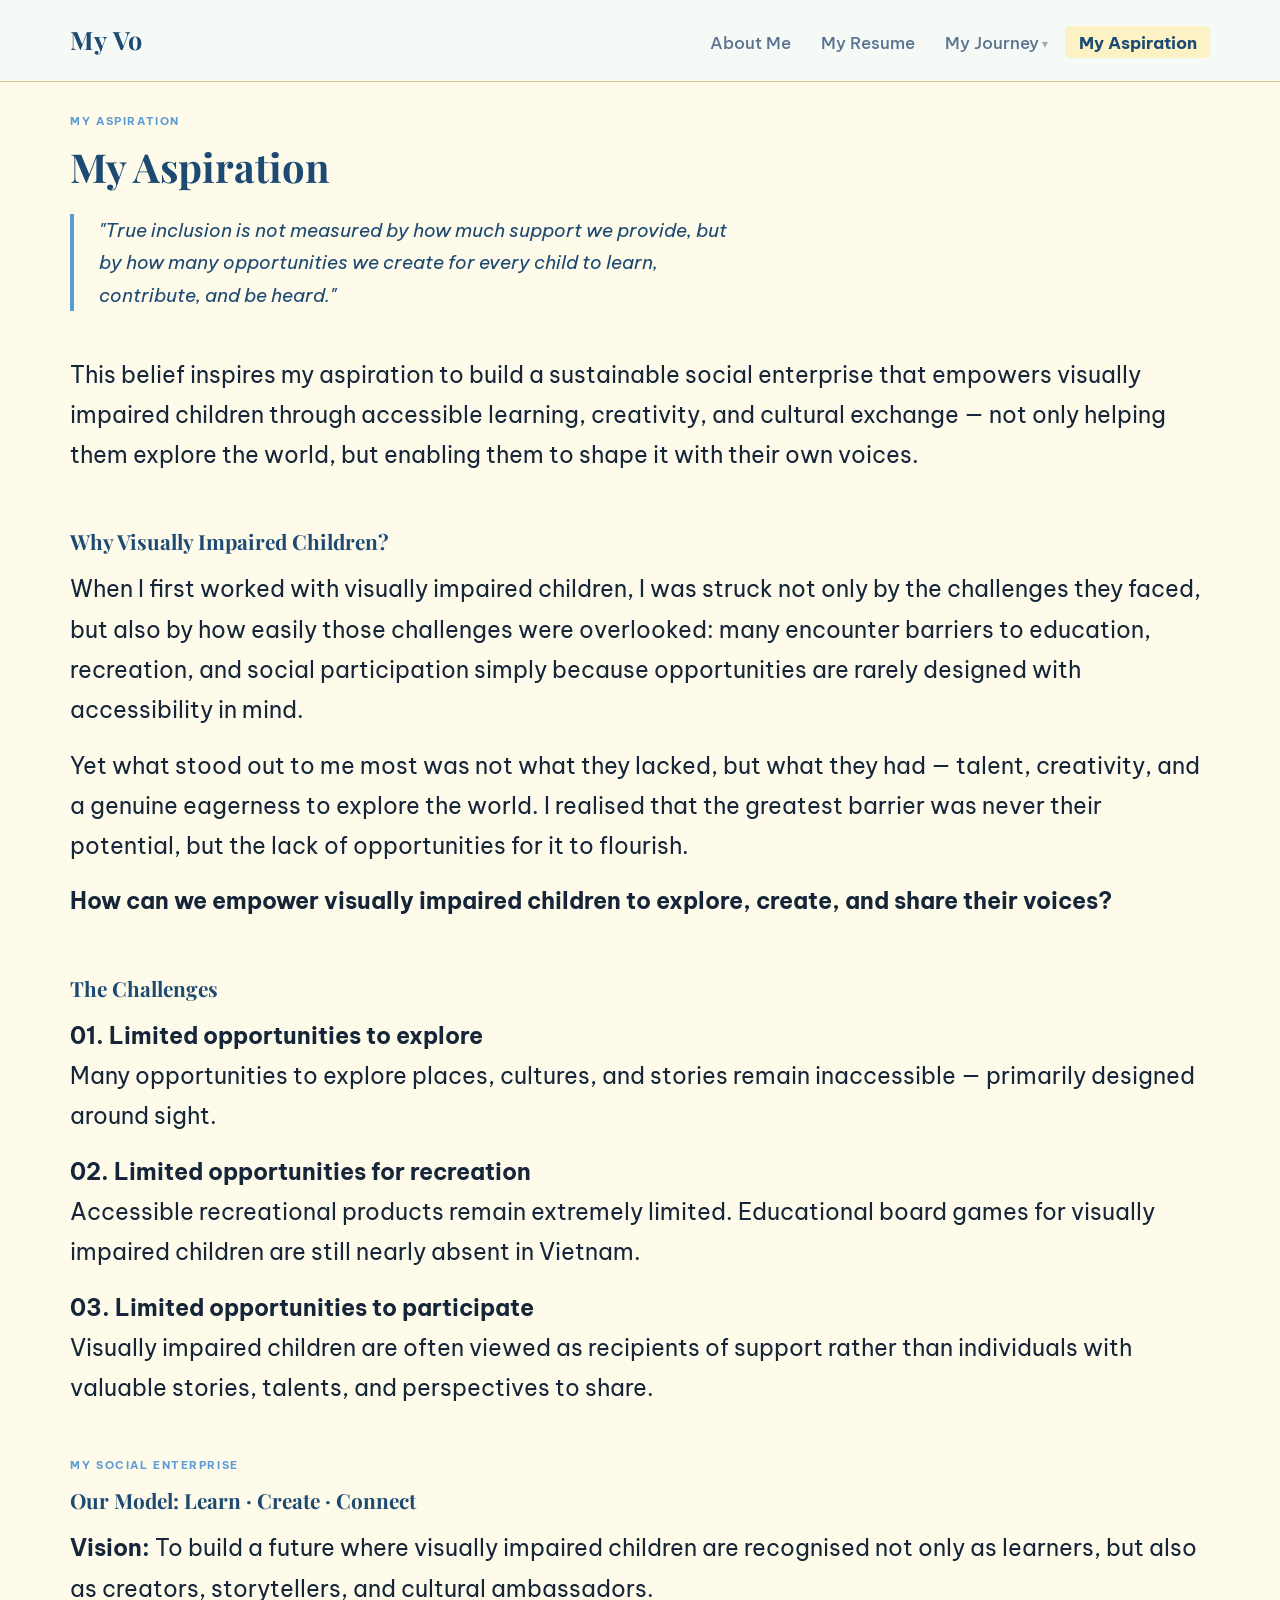
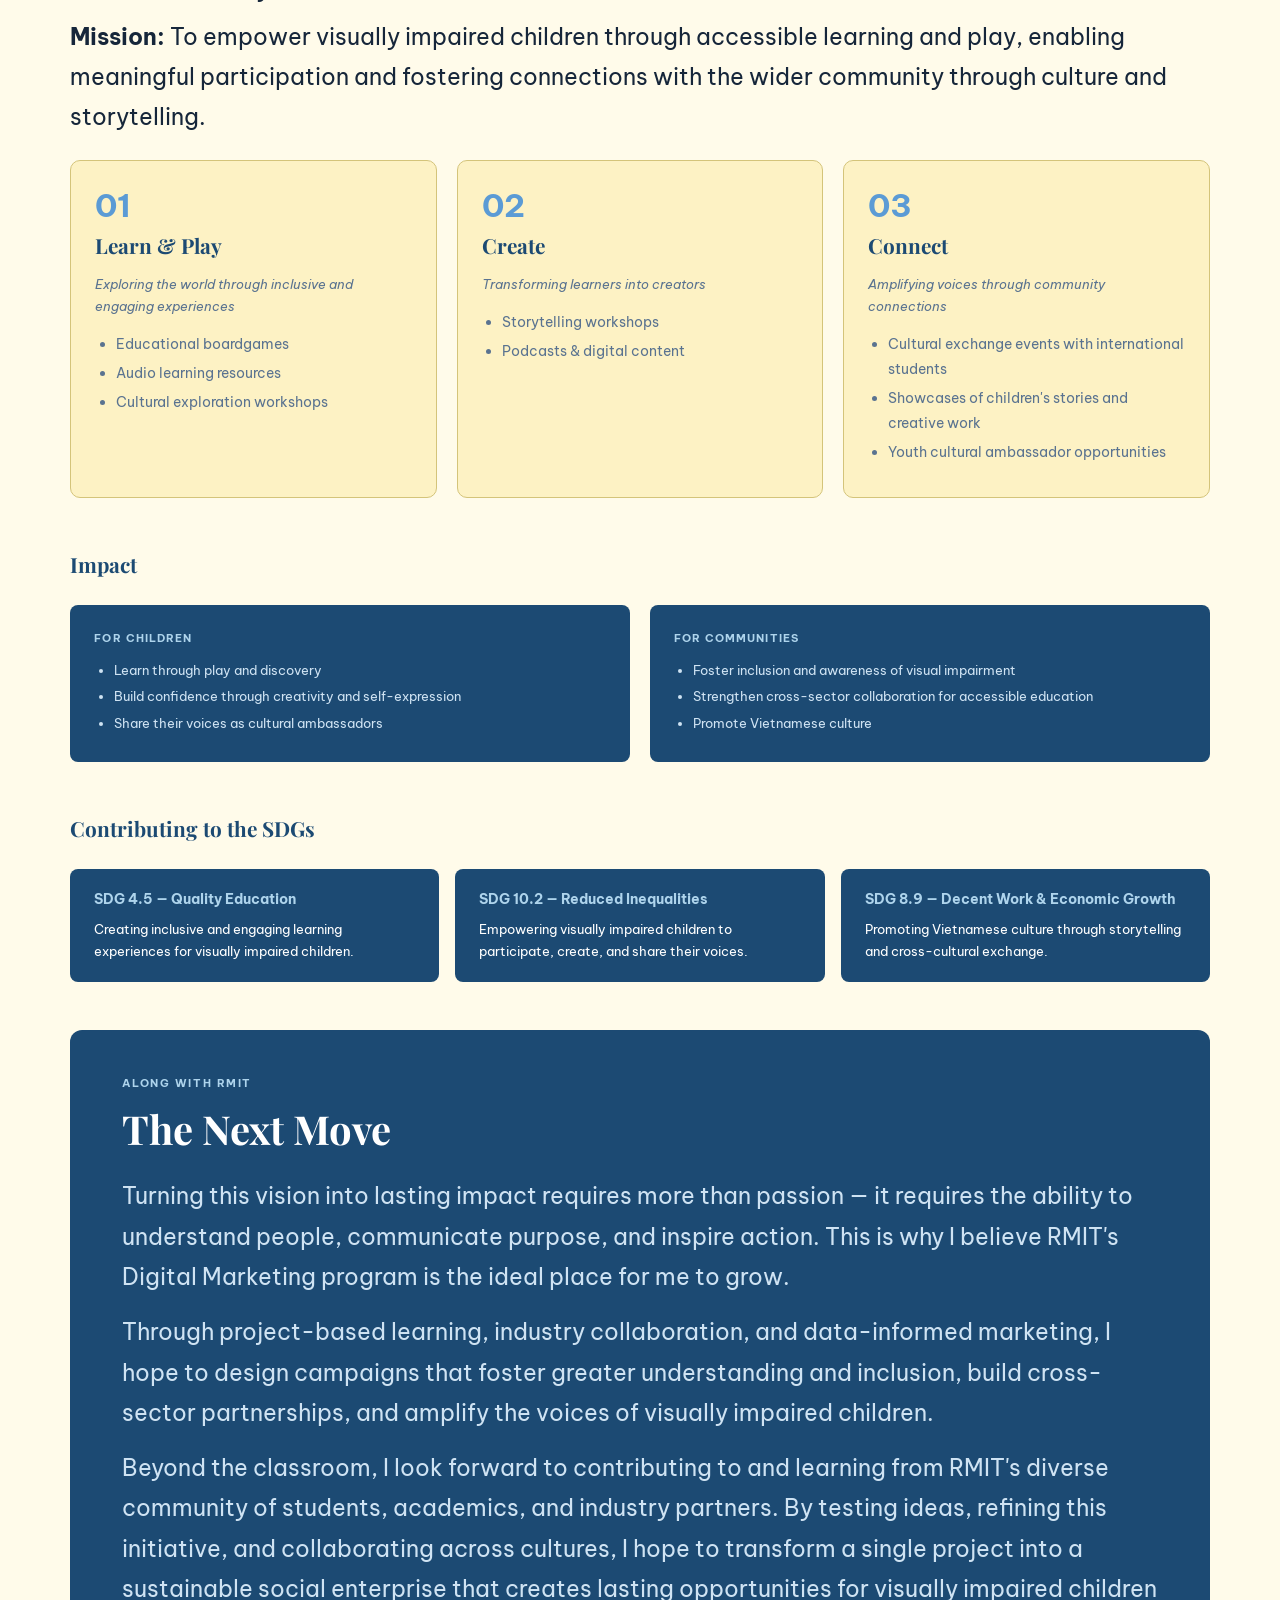
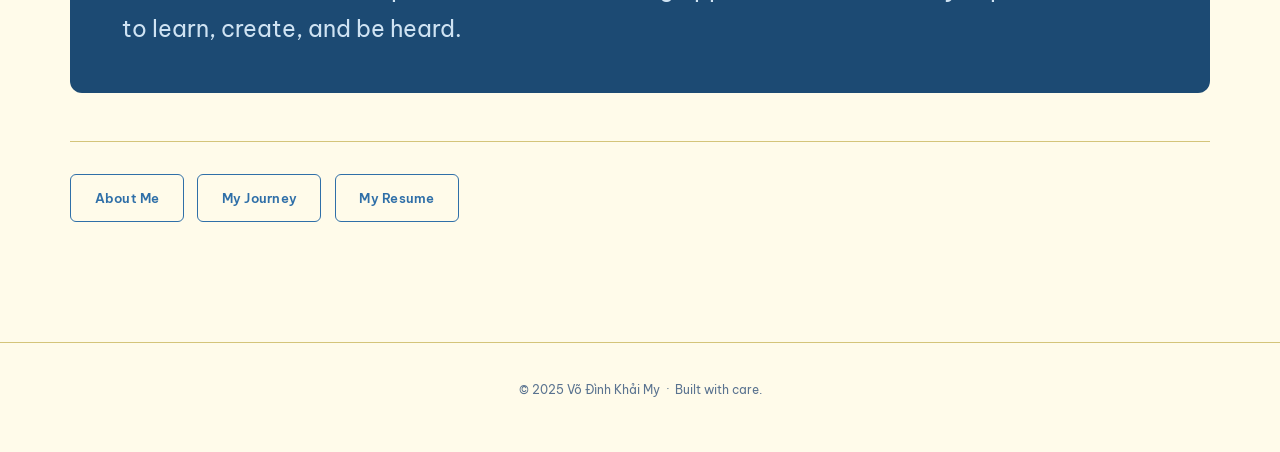
==== aspiration.html @ 81fee00a "Second commit halfway done in edit" ====
<!DOCTYPE html>
<html lang="en">
<head>
  <meta charset="UTF-8">
  <meta name="viewport" content="width=device-width, initial-scale=1.0">
  <title>My Vo — My Aspiration</title>
  <link rel="preconnect" href="https://fonts.googleapis.com">
  <link href="https://fonts.googleapis.com/css2?family=Be+Vietnam+Pro:ital,wght@0,300;0,400;0,500;0,600;0,700;0,800;1,300;1,400;1,500;1,600&family=Playfair+Display:ital,wght@0,400;0,600;0,700;1,400;1,600&display=swap" rel="stylesheet">
  <link rel="stylesheet" href="style.css">
</head>
<body>

<nav>
  <div class="nav-inner">
    <a class="nav-brand" href="index.html">My Vo</a>
    <div class="hamburger" onclick="toggleNav()" aria-label="Menu">
      <span></span><span></span><span></span>
    </div>
    <ul class="nav-links" id="navLinks">
      <li><a href="index.html"                     >About Me</a></li>
      <li><a href="projects.html"                  >My Resume</a></li>
      <li class="nav-dropdown">
        <a href="journey.html">My Journey</a>
        <ul class="dropdown-menu">
          <li><a href="pawn.html">♟ Pawn · Academic</a></li>
          <li><a href="knight.html">♞ Knight · Research</a></li>
          <li><a href="queen.html">♛ Queen · Impact</a></li>
          <li><a href="rook.html">♜ Rook · Leadership</a></li>
          <li><a href="bishop.html">♝ Bishop · Communication</a></li>
        </ul>
      </li>
      <li><a href="aspiration.html"  class="active">My Aspiration</a></li>
    </ul>
  </div>
</nav>

<div class="page">
  <span class="label">My Aspiration</span>
  <h2>My Aspiration</h2>

  <p class="asp-quote">
    "True inclusion is not measured by how much support we provide, but by how many
    opportunities we create for every child to learn, contribute, and be heard."
  </p>

  <p>This belief inspires my aspiration to build a sustainable social enterprise that
  empowers visually impaired children through accessible learning, creativity, and
  cultural exchange — not only helping them explore the world, but enabling them to
  shape it with their own voices.</p>

  <div class="story-block" style="margin-top:3rem;">
    <h3>Why Visually Impaired Children?</h3>
    <p>When I first worked with visually impaired children, I was struck not only by the
    challenges they faced, but also by how easily those challenges were overlooked: many
    encounter barriers to education, recreation, and social participation simply because
    opportunities are rarely designed with accessibility in mind.</p>
    <p>Yet what stood out to me most was not what they lacked, but what they had — talent,
    creativity, and a genuine eagerness to explore the world. I realised that the greatest
    barrier was never their potential, but the lack of opportunities for it to flourish.</p>
    <p><strong>How can we empower visually impaired children to explore, create, and share
    their voices?</strong></p>
  </div>

  <div class="story-block">
    <h3>The Challenges</h3>
    <p><strong>01. Limited opportunities to explore</strong><br>
    Many opportunities to explore places, cultures, and stories remain inaccessible —
    primarily designed around sight.</p>
    <p><strong>02. Limited opportunities for recreation</strong><br>
    Accessible recreational products remain extremely limited. Educational board games for
    visually impaired children are still nearly absent in Vietnam.</p>
    <p><strong>03. Limited opportunities to participate</strong><br>
    Visually impaired children are often viewed as recipients of support rather than
    individuals with valuable stories, talents, and perspectives to share.</p>
  </div>

  <div class="story-block">
    <span class="label">My Social Enterprise</span>
    <h3>Our Model: Learn · Create · Connect</h3>
    <p style="margin-bottom:.5rem;"><strong>Vision:</strong> To build a future where visually
    impaired children are recognised not only as learners, but also as creators,
    storytellers, and cultural ambassadors.</p>
    <p><strong>Mission:</strong> To empower visually impaired children through accessible
    learning and play, enabling meaningful participation and fostering connections with the
    wider community through culture and storytelling.</p>

    <div class="model-cards">
      <div class="model-card">
        <div class="model-num">01</div>
        <h3>Learn &amp; Play</h3>
        <p class="model-sub">Exploring the world through inclusive and engaging experiences</p>
        <ul class="bullets">
          <li>Educational boardgames</li>
          <li>Audio learning resources</li>
          <li>Cultural exploration workshops</li>
        </ul>
      </div>
      <div class="model-card">
        <div class="model-num">02</div>
        <h3>Create</h3>
        <p class="model-sub">Transforming learners into creators</p>
        <ul class="bullets">
          <li>Storytelling workshops</li>
          <li>Podcasts &amp; digital content</li>
        </ul>
      </div>
      <div class="model-card">
        <div class="model-num">03</div>
        <h3>Connect</h3>
        <p class="model-sub">Amplifying voices through community connections</p>
        <ul class="bullets">
          <li>Cultural exchange events with international students</li>
          <li>Showcases of children's stories and creative work</li>
          <li>Youth cultural ambassador opportunities</li>
        </ul>
      </div>
    </div>
  </div>

  <div class="story-block">
    <h3>Impact</h3>
    <div class="impact-grid">
      <div class="impact-card">
        <h4>For Children</h4>
        <ul>
          <li>Learn through play and discovery</li>
          <li>Build confidence through creativity and self-expression</li>
          <li>Share their voices as cultural ambassadors</li>
        </ul>
      </div>
      <div class="impact-card">
        <h4>For Communities</h4>
        <ul>
          <li>Foster inclusion and awareness of visual impairment</li>
          <li>Strengthen cross-sector collaboration for accessible education</li>
          <li>Promote Vietnamese culture</li>
        </ul>
      </div>
    </div>
  </div>

  <div class="story-block">
    <h3>Contributing to the SDGs</h3>
    <div class="sdg-row">
      <div class="sdg-card">
        <strong>SDG 4.5 — Quality Education</strong>
        Creating inclusive and engaging learning experiences for visually impaired children.
      </div>
      <div class="sdg-card">
        <strong>SDG 10.2 — Reduced Inequalities</strong>
        Empowering visually impaired children to participate, create, and share their voices.
      </div>
      <div class="sdg-card">
        <strong>SDG 8.9 — Decent Work &amp; Economic Growth</strong>
        Promoting Vietnamese culture through storytelling and cross-cultural exchange.
      </div>
    </div>
  </div>

  <div class="rmit-box">
    <span class="label">Along with RMIT</span>
    <h2>The Next Move</h2>
    <p>Turning this vision into lasting impact requires more than passion — it requires
    the ability to understand people, communicate purpose, and inspire action. This is why
    I believe RMIT's Digital Marketing program is the ideal place for me to grow.</p>
    <p>Through project-based learning, industry collaboration, and data-informed marketing,
    I hope to design campaigns that foster greater understanding and inclusion, build
    cross-sector partnerships, and amplify the voices of visually impaired children.</p>
    <p>Beyond the classroom, I look forward to contributing to and learning from RMIT's
    diverse community of students, academics, and industry partners. By testing ideas,
    refining this initiative, and collaborating across cultures, I hope to transform a
    single project into a sustainable social enterprise that creates lasting opportunities
    for visually impaired children to learn, create, and be heard.</p>
  </div>

  <div style="margin-top:3rem; padding-top:2rem; border-top:1px solid var(--border);">
    <div class="btn-row">
      <a href="index.html"   class="btn btn-outline">About Me</a>
      <a href="journey.html" class="btn btn-outline">My Journey</a>
      <a href="projects.html" class="btn btn-outline">My Resume</a>
    </div>
  </div>
</div>

<footer>
  <p>© 2025 Võ Đình Khải My &nbsp;·&nbsp; Built with care.</p>
</footer>

<script>
  function toggleNav() { document.getElementById('navLinks').classList.toggle('open'); }
</script>
</body>
</html>
---- style.css ----
*, *::before, *::after { box-sizing: border-box; margin: 0; padding: 0; }

:root {
  --green:        #2f6fa8;
  --green-dark:   #1c4a73;
  --green-mid:    #5b9bd5;
  --green-light:  #aed4ec;
  --bg:           #fffbea;
  --bg-dark:      #fdf2c4;
  --text:         #16263a;
  --muted:        #5a7390;
  --border:       #d4c47a;
  --white:        #ffffff;
}

html { scroll-behavior: smooth; }

body {
  font-family: 'Be Vietnam Pro', sans-serif;
  font-size: 23px;
  background: var(--bg);
  color: var(--text);
  line-height: 1.75;
}

/* ── NAV ─────────────────────────────────────────────── */
nav {
  position: fixed; top: 0; left: 0; right: 0;
  z-index: 100;
  background: rgba(245,250,247,.97);
  backdrop-filter: blur(10px);
  border-bottom: 1px solid var(--border);
  height: 82px;
}

.nav-inner {
  max-width: 1320px;
  margin: 0 auto;
  padding: 0 4.4rem;
  height: 100%;
  display: flex;
  align-items: center;
  justify-content: space-between;
}

.nav-brand {
  font-family: 'Playfair Display', serif;
  font-size: 1.58rem;
  font-weight: 700;
  color: var(--green-dark);
  text-decoration: none;
  letter-spacing: .03em;
  flex-shrink: 0;
}

.nav-links {
  display: flex;
  align-items: center;
  gap: .25rem;
  list-style: none;
}

.nav-links a {
  text-decoration: none;
  color: var(--muted);
  font-size: 1.06rem;
  font-weight: 500;
  padding: .36rem .82rem;
  border-radius: 5px;
  transition: color .2s, background .2s;
}

.nav-links a:hover       { color: var(--green-dark); background: var(--bg-dark); }
.nav-links a.active      { color: var(--green-dark); font-weight: 700; background: var(--bg-dark); }

.nav-links .nav-resume {
  background: var(--green);
  color: var(--white) !important;
  font-weight: 600;
}
.nav-links .nav-resume:hover { background: var(--green-dark); }

.hamburger { display: none; flex-direction: column; gap: 5px; cursor: pointer; }
.hamburger span { display: block; width: 22px; height: 2px; background: var(--green-dark); border-radius: 2px; }

/* ── NAV DROPDOWN ─────────────────────────────────────── */
.nav-dropdown { position: relative; }
.nav-dropdown > a::after { content: ' ▾'; font-size: .7em; opacity: .6; }
.dropdown-menu {
  display: none;
  position: absolute;
  top: calc(100% + .5rem);
  left: 0;
  background: var(--white);
  border: 1px solid var(--border);
  border-radius: 8px;
  padding: .4rem 0;
  list-style: none;
  min-width: 230px;
  box-shadow: 0 8px 28px rgba(22,38,58,.13);
  z-index: 200;
}
.nav-dropdown:hover .dropdown-menu { display: block; }
.dropdown-menu li a {
  display: block;
  padding: .55rem 1.1rem;
  font-size: 1.06rem;
  font-weight: 500;
  color: var(--text);
  text-decoration: none;
  transition: background .15s, color .15s;
  border-radius: 0;
}
.dropdown-menu li a:hover { background: var(--bg-dark); color: var(--green-dark); }

/* ── PAGE WRAPPER ─────────────────────────────────────── */
.page {
  max-width: 1320px;
  margin: 0 auto;
  padding: 7rem 4.4rem 5.5rem;
}

/* ── TYPOGRAPHY ───────────────────────────────────────── */
.label {
  font-size: .7rem;
  letter-spacing: .14em;
  text-transform: uppercase;
  font-weight: 700;
  color: var(--green-mid);
  margin-bottom: .65rem;
  display: block;
}

h1 {
  font-family: 'Playfair Display', serif;
  font-size: clamp(3rem, 7vw, 5.5rem);
  color: var(--green-dark);
  line-height: 1.05;
}

h2 {
  font-family: 'Playfair Display', serif;
  font-size: clamp(1.8rem, 3.5vw, 2.5rem);
  color: var(--green-dark);
  line-height: 1.25;
  margin-bottom: 1.4rem;
}

h3 {
  font-family: 'Playfair Display', serif;
  font-size: 1.3rem;
  color: var(--green-dark);
  margin-bottom: .6rem;
}

p { margin-bottom: .95rem; }

/* ── BUTTONS ──────────────────────────────────────────── */
.btn {
  display: inline-block;
  padding: .7rem 1.45rem;
  border-radius: 6px;
  font-size: .82rem;
  font-weight: 600;
  text-decoration: none;
  transition: all .2s;
  letter-spacing: .02em;
}
.btn-primary { background: var(--green); color: var(--white); }
.btn-primary:hover { background: var(--green-dark); }
.btn-outline { border: 1.5px solid var(--green); color: var(--green); }
.btn-outline:hover { background: var(--green); color: var(--white); }
.btn-accent  { background: var(--green-mid); color: var(--white); }
.btn-accent:hover { background: var(--green); }
.btn-row { display: flex; flex-wrap: wrap; gap: .85rem; }

/* ── SHARED COMPONENTS ────────────────────────────────── */
blockquote {
  background: var(--bg-dark);
  border-left: 4px solid var(--green-mid);
  padding: 1.5rem 2rem;
  border-radius: 0 8px 8px 0;
  margin: 1.75rem 0;
}
blockquote p    { font-style: italic; font-size: .93rem; color: var(--text); margin-bottom: .7rem; }
blockquote cite { font-size: .8rem; color: var(--green); font-style: normal; font-weight: 600; }

ul.bullets { list-style: disc; padding-left: 1.3rem; color: var(--muted); }
ul.bullets li { font-size: .9rem; margin-bottom: .22rem; }

.story-block { margin-bottom: 3rem; }
.story-block .label { margin-bottom: .4rem; }

/* ── ABOUT ME ─────────────────────────────────────────── */
.hero {
  min-height: calc(100vh - 82px);
  display: flex;
  flex-direction: column;
  justify-content: center;
}

.hero-eyebrow {
  font-size: .78rem;
  letter-spacing: .16em;
  text-transform: uppercase;
  color: var(--green-mid);
  font-weight: 600;
  margin-bottom: 1.1rem;
}

.hero-belief {
  font-size: 1.1rem;
  color: var(--muted);
  max-width: 600px;
  font-style: italic;
  margin: 1.4rem 0 2rem;
  line-height: 1.8;
}

.traits { display: flex; flex-wrap: wrap; gap: .85rem; margin-bottom: 2.25rem; }

.trait {
  display: flex; align-items: center; gap: .48rem;
  background: var(--bg-dark);
  border: 1px solid var(--border);
  border-radius: 6px;
  padding: .45rem 1rem;
  font-size: .82rem;
  font-weight: 500;
  color: var(--green-dark);
}
.trait-icon { font-size: 1rem; }

.hero-hook {
  border-left: 3px solid var(--green-mid);
  padding: .1rem 0 .1rem 1.5rem;
  font-family: 'Be Vietnam Pro', sans-serif;
  font-size: 1.2rem;
  font-style: italic;
  color: var(--green-dark);
  max-width: 560px;
  line-height: 1.62;
  margin-bottom: 2.75rem;
}

.hero-photo {
  width: 100%; max-width: 780px;
  aspect-ratio: 16/9;
  background: var(--bg-dark);
  border: 2px dashed var(--border);
  border-radius: 10px;
  display: flex; align-items: center; justify-content: center;
  color: var(--muted); font-size: .85rem;
  margin-bottom: 2.75rem;
  overflow: hidden;
}
.hero-photo img { width: 100%; height: 100%; object-fit: cover; border-radius: 8px; }

/* ── JOURNEY ──────────────────────────────────────────── */
.story-intro {
  font-size: 1.1rem;
  font-style: italic;
  color: var(--muted);
  max-width: 600px;
  margin-bottom: 2.75rem;
  line-height: 1.8;
}

.photos-strip { display: grid; grid-template-columns: repeat(3,1fr); gap: 1rem; margin: 1.75rem 0; }

.photo-box {
  aspect-ratio: 4/3;
  background: var(--bg-dark);
  border: 2px dashed var(--border);
  border-radius: 6px;
  display: flex; align-items: center; justify-content: center;
  color: var(--muted); font-size: .7rem; text-align: center;
  overflow: hidden;
}
.photo-box img { width: 100%; height: 100%; object-fit: cover; }

.pieces-grid { display: grid; grid-template-columns: repeat(5,1fr); gap: 1rem; margin-top: 1.6rem; }

.piece-card {
  background: var(--green-dark);
  color: var(--white);
  border-radius: 8px;
  padding: 1.5rem .8rem;
  text-align: center;
  transition: transform .2s, box-shadow .2s;
}
.piece-card:hover { transform: translateY(-4px); box-shadow: 0 8px 24px rgba(30,84,54,.25); }
.piece-symbol { font-size: 2rem; display: block; margin-bottom: .35rem; }
.piece-name   { font-size: .58rem; letter-spacing: .13em; text-transform: uppercase; color: var(--green-light); font-weight: 700; display: block; margin-bottom: .18rem; }
.piece-trait  { font-family: 'Be Vietnam Pro', sans-serif; font-size: .9rem; }

/* ── PROJECTS / RESUME ────────────────────────────────── */
.project-cards { display: grid; grid-template-columns: repeat(auto-fit, minmax(300px,1fr)); gap: 1.4rem; margin-bottom: 3.25rem; }

.project-card {
  border: 1.5px solid var(--border);
  border-radius: 10px;
  padding: 1.75rem;
  background: var(--white);
  transition: box-shadow .2s;
}
.project-card:hover { box-shadow: 0 4px 22px rgba(46,125,82,.1); }

.project-tag {
  display: inline-block;
  font-size: .65rem; letter-spacing: .1em; text-transform: uppercase;
  font-weight: 700; color: var(--green);
  background: #e9f2fa; border: 1px solid var(--green-light);
  border-radius: 4px; padding: .18rem .52rem;
  margin-bottom: .85rem;
}

.resume-section { margin-bottom: 2.5rem; padding-bottom: 2.5rem; border-bottom: 1px solid var(--border); }
.resume-section:last-child { border-bottom: none; }

.resume-title {
  font-family: 'Playfair Display', serif;
  font-size: clamp(2rem, 3.8vw, 2.67rem);
  font-weight: 700;
  color: var(--green-dark);
  padding-bottom: .55rem;
  border-bottom: 1px solid var(--border);
  margin-bottom: 1.4rem;
  line-height: 1.25;
}

.edu-entry { margin-bottom: 1.4rem; }
.edu-entry:last-child { margin-bottom: 0; }
.edu-school { font-weight: 600; color: var(--green-dark); font-size: .95rem; }
.edu-period  { font-size: .78rem; color: var(--muted); margin-bottom: .42rem; }

.ach-group { margin-bottom: 1.4rem; }
.ach-group:last-child { margin-bottom: 0; }
.ach-group h4 { font-size: .82rem; font-weight: 600; color: var(--green-dark); margin-bottom: .45rem; }

.act-entry { margin-bottom: 1.75rem; padding-bottom: 1.75rem; border-bottom: 1px solid var(--border); }
.act-entry:last-child { border-bottom: none; margin-bottom: 0; padding-bottom: 0; }
.act-meta { display: grid; grid-template-columns: 160px 1fr; gap: .75rem; align-items: start; margin-bottom: .45rem; }
.act-period { font-size: .7rem; color: var(--green); font-weight: 700; letter-spacing: .04em; white-space: nowrap; padding-top: .18rem; }
.act-role { font-weight: 600; color: var(--green-dark); font-size: .92rem; line-height: 1.3; }
.act-org  { font-size: .8rem; color: var(--muted); }

/* ── ASPIRATION ───────────────────────────────────────── */
.asp-quote {
  font-family: 'Be Vietnam Pro', sans-serif;
  font-size: 1.18rem; font-style: italic; color: var(--green-dark);
  border-left: 4px solid var(--green-mid); padding-left: 1.55rem;
  max-width: 680px; line-height: 1.7;
  margin-bottom: 2.75rem;
}

.model-cards { display: grid; grid-template-columns: repeat(auto-fit, minmax(235px,1fr)); gap: 1.2rem; margin: 1.4rem 0 2.75rem; }

.model-card {
  background: var(--bg-dark);
  border: 1px solid var(--border);
  border-radius: 10px;
  padding: 1.75rem 1.5rem;
}
.model-num { font-family: 'Be Vietnam Pro', sans-serif; font-size: 2rem; color: var(--green-mid); font-weight: 700; margin-bottom: .38rem; line-height: 1; }
.model-sub { font-style: italic; font-size: .8rem; color: var(--muted); margin-bottom: .9rem; }

.impact-grid { display: grid; grid-template-columns: 1fr 1fr; gap: 1.2rem; margin: 1.4rem 0 2.75rem; }

.impact-card { background: var(--green-dark); color: var(--white); border-radius: 8px; padding: 1.5rem; }
.impact-card h4 { font-size: .68rem; letter-spacing: .1em; text-transform: uppercase; color: var(--green-light); margin-bottom: .7rem; }
.impact-card ul { list-style: disc; padding-left: 1.2rem; }
.impact-card li { font-size: .82rem; margin-bottom: .22rem; color: #cfe3f3; }

.sdg-row { display: flex; flex-wrap: wrap; gap: 1rem; margin: 1.4rem 0 2.75rem; }
.sdg-card { flex: 1; min-width: 195px; background: var(--green-dark); color: var(--white); border-radius: 8px; padding: 1.2rem 1.5rem; font-size: .8rem; }
.sdg-card strong { display: block; color: var(--green-light); font-size: .85rem; margin-bottom: .38rem; }

.rmit-box { background: var(--green-dark); color: var(--white); border-radius: 12px; padding: 2.75rem 3.25rem; margin-top: 2.75rem; }
.rmit-box .label { color: var(--green-light); }
.rmit-box h2 { color: var(--white); margin-bottom: 1.4rem; }
.rmit-box p  { color: #cfe3f3; margin-bottom: .95rem; }
.rmit-box p:last-child { margin-bottom: 0; }

/* ── PIECES NAV (bottom of journey + sub-pages) ──────── */
.pieces-nav { margin-top: 1rem; padding-top: 3rem; border-top: 1px solid var(--border); }
.pieces-nav .label { margin-bottom: .4rem; }

.pieces-hint {
  font-size: 1rem;
  color: var(--muted);
  font-style: italic;
  margin-bottom: 1.5rem;
  margin-top: -.2rem;
}

/* ── JOURNEY PAGE ─────────────────────────────────────── */
.journey-page > h2        { font-size: 1.3rem; }
.journey-page .story-intro { font-size: 1.1rem; color: var(--text); }
.journey-page .story-block p { font-size: 1.1rem; }

/* ── PAWN PAGE ────────────────────────────────────────── */
.pawn-page .story-block p { font-size: 1.1rem; }
.pawn-page blockquote     { border-radius: 20px; }
.pawn-page blockquote p   { font-size: 1.1rem; }
.pawn-page .story-block .label {
  font-family: 'Playfair Display', serif;
  font-size: 1.3rem;
  font-weight: 700;
  color: var(--green-mid);
  letter-spacing: normal;
  text-transform: none;
}
.pawn-page .stats-row {
  justify-content: center;
  gap: 2rem;
}
.pawn-page .stat-box    { padding: 1.45rem 2.1rem; min-width: 172px; border-radius: 12px; }
.pawn-page .stat-label  { font-size: 1.36rem; }
.pawn-page .stat-value  { font-size: 2.74rem; }
.pawn-page .stat-denom  { font-size: 1.49rem; }

/* ── KNIGHT PAGE ───────────────────────────────────────── */
.knight-page .story-block p { font-size: 1.1rem; }
.knight-page .story-block .label {
  font-family: 'Playfair Display', serif;
  font-size: 1.3rem;
  font-weight: 700;
  color: var(--green-mid);
  letter-spacing: normal;
  text-transform: none;
}
.knight-page blockquote   { border-radius: 20px; }
.knight-page blockquote p { font-size: 1.1rem; }
.knight-page .insight-box { border-radius: 20px; font-size: 1.1rem; }
.knight-page .quote-photo .photo-side { flex: 0 0 270px; }

/* ── JOURNEY PAGE — section label headings ────────────── */
.journey-page .story-block .label,
.journey-page .pieces-nav .label {
  font-family: 'Playfair Display', serif;
  font-size: clamp(calc(2rem - 6px), 3.8vw, calc(2.67rem - 6px));
  font-weight: 700;
  color: var(--green-mid);
  letter-spacing: normal;
  text-transform: none;
}
.journey-page > .label {
  font-family: 'Playfair Display', serif;
  font-size: clamp(calc(2rem + 14px), 3.8vw, calc(2.67rem + 14px));
  font-weight: 700;
  letter-spacing: .05em;
  text-transform: uppercase;
  text-align: center;
}

.quote-photo {
  display: flex;
  gap: 2rem;
  align-items: stretch;
}
.quote-photo blockquote { flex: 1; margin: 0; }
.quote-photo .photo-side {
  flex: 0 0 300px;
  border-radius: 10px;
  overflow: hidden;
  background: var(--bg-dark);
  border: 1px solid var(--border);
  min-height: 100%;
}
.quote-photo .photo-side img { width: 100%; height: 100%; object-fit: cover; display: block; }

.journey-page blockquote cite { font-size: calc(.8rem + 2px); }

a.piece-card {
  text-decoration: none;
  display: flex;
  flex-direction: column;
  align-items: center;
}
a.piece-card:hover { transform: translateY(-4px); box-shadow: 0 8px 24px rgba(30,84,54,.25); }

.piece-card.active {
  background: var(--bg-dark);
  border: 2px solid var(--green-mid);
  color: var(--green-dark);
}
.piece-card.active .piece-name  { color: var(--green-mid); }
.piece-card.active .piece-trait { color: var(--green-dark); }
.piece-card.active .piece-symbol { opacity: .7; }

/* ── PIECE SUB-PAGE ───────────────────────────────────── */
.piece-hero {
  display: flex;
  align-items: flex-start;
  gap: 2.5rem;
  margin-bottom: 3.5rem;
  padding-bottom: 3rem;
  border-bottom: 1px solid var(--border);
}

.piece-icon-wrap {
  font-size: 6rem;
  line-height: 1;
  color: var(--green-light);
  flex-shrink: 0;
  user-select: none;
}

.piece-hero-title {
  font-family: 'Playfair Display', serif;
  font-size: clamp(calc(2rem + 14px), 3.8vw, calc(2.67rem + 14px));
  font-weight: 700;
  letter-spacing: .05em;
  text-transform: uppercase;
  text-align: center;
  color: var(--green-mid);
  display: block;
  margin-top: .4rem;
}

.piece-intro-text {
  font-family: 'Be Vietnam Pro', sans-serif;
  font-size: 1.15rem;
  font-style: italic;
  color: var(--muted);
  line-height: 1.75;
  margin-top: .5rem;
}

.stats-row {
  display: flex;
  align-items: center;
  gap: 1.5rem;
  flex-wrap: wrap;
  margin: 1.75rem 0 2.5rem;
}

.stat-box {
  background: var(--bg-dark);
  border: 1px solid var(--border);
  border-radius: 8px;
  padding: 1.1rem 1.6rem;
  min-width: 130px;
  text-align: center;
}

.stat-label { font-size: .65rem; letter-spacing: .12em; text-transform: uppercase; font-weight: 700; color: var(--green-mid); margin-bottom: .3rem; }
.stat-value { font-family: 'Be Vietnam Pro', sans-serif; font-size: 1.7rem; color: var(--green-dark); font-weight: 700; line-height: 1.1; }
.stat-denom { font-size: .75rem; color: var(--muted); margin-top: .1rem; }

.research-link {
  display: inline-flex;
  align-items: center;
  gap: .55rem;
  margin-top: 1.5rem;
  padding: .7rem 1.4rem;
  background: var(--bg-dark);
  border: 1.5px solid var(--border);
  border-radius: 6px;
  text-decoration: none;
  font-size: .85rem;
  font-weight: 600;
  color: var(--green-dark);
  transition: all .2s;
}
.research-link:hover { background: var(--green); color: var(--white); border-color: var(--green); }
.research-link .rook-icon { font-size: 1rem; }

ul.icon-list { list-style: none; padding-left: 0; margin-bottom: 1rem; }
ul.icon-list li { font-size: .88rem; color: var(--text); margin-bottom: .4rem; }

.photo-caption { font-size: .8rem; color: var(--muted); font-style: italic; margin-top: .6rem; }

.insight-box {
  background: var(--bg-dark);
  border: 1px dashed var(--green-light);
  border-radius: 8px;
  padding: 1.25rem 1.5rem;
  font-size: .9rem;
  color: var(--green-dark);
  margin: 1.5rem 0;
}

.outcome-stats { display: flex; flex-wrap: wrap; gap: 1.25rem; margin: 1.5rem 0 2.5rem; }
.outcome-stat {
  flex: 1; min-width: 140px;
  background: var(--green-dark);
  color: var(--white);
  border-radius: 8px;
  padding: 1.5rem 1.2rem;
  text-align: center;
}
.outcome-pct { font-family: 'Be Vietnam Pro', sans-serif; font-size: 2.1rem; font-weight: 700; color: var(--green-light); line-height: 1; margin-bottom: .5rem; }
.outcome-desc { font-size: .78rem; color: #cfe3f3; line-height: 1.4; }

/* ── ROOK TIMELINE ────────────────────────────────────── */
.timeline-row { display: grid; grid-template-columns: 1fr 1fr; gap: 1.5rem; margin: 1.75rem 0 1rem; }
.timeline-card {
  background: var(--green-dark);
  color: var(--white);
  border-radius: 10px;
  padding: 1.75rem 1.5rem;
  text-align: center;
}
.timeline-period { font-size: .7rem; letter-spacing: .1em; text-transform: uppercase; color: var(--green-light); font-weight: 700; margin-bottom: .35rem; }
.timeline-role { font-family: 'Be Vietnam Pro', sans-serif; font-size: 1.2rem; margin-bottom: 1.1rem; }
.timeline-link {
  display: inline-block;
  font-size: .75rem;
  font-weight: 600;
  letter-spacing: .04em;
  color: var(--green-light);
  text-decoration: none;
  border: 1px solid var(--green-light);
  border-radius: 5px;
  padding: .42rem 1rem;
  transition: all .2s;
}
.timeline-link:hover { background: var(--green-light); color: var(--green-dark); }

.era-heading { padding-top: 1rem; margin-top: 2.5rem; border-top: 1px solid var(--border); }
.era-heading .label { color: var(--green); }

.event-block { background: var(--white); border: 1.5px solid var(--border); border-radius: 10px; padding: 1.6rem 1.8rem; margin-bottom: 1.5rem; }
.event-block h4 { font-family: 'Playfair Display', serif; font-size: 1.05rem; color: var(--green-dark); margin-bottom: .2rem; }
.event-block .event-sub { font-size: .78rem; color: var(--muted); margin-bottom: .8rem; }

.back-link {
  display: inline-flex;
  align-items: center;
  gap: .4rem;
  font-size: .8rem;
  font-weight: 600;
  color: var(--muted);
  text-decoration: none;
  margin-bottom: 2.5rem;
  transition: color .2s;
}
.back-link:hover { color: var(--green-dark); }

/* ── FLY-IN ANIMATION ─────────────────────────────────── */
.fly-in {
  opacity: 0;
  transform: translateX(-48px);
  transition: opacity .6s ease, transform .6s ease;
}
.fly-in.visible {
  opacity: 1;
  transform: translateX(0);
}

/* ── RESUME PAGE CONTENT SIZING ───────────────────────── */
.resume-page .resume-section:not(.projects-section) .bullets li { font-size: 1.02rem; }
.resume-page .resume-section:not(.projects-section) .edu-school  { font-size: 1.08rem; }
.resume-page .resume-section:not(.projects-section) .edu-period  { font-size: .91rem; }
.resume-page .resume-section:not(.projects-section) .ach-group h4 { font-size: 1.08rem; }
.resume-page .resume-section:not(.projects-section) .edu-entry,
.resume-page .resume-section:not(.projects-section) .ach-group,
.resume-page .resume-section:not(.projects-section) .act-entry   { padding-left: calc(1.5rem + 1.5px); }

.act-header {
  font-size: 1.08rem;
  font-weight: 700;
  text-transform: uppercase;
  letter-spacing: .04em;
  color: var(--green-dark);
  margin-bottom: .55rem;
}

/* ── FOOTER ───────────────────────────────────────────── */
footer { text-align: center; padding: 2.25rem 2rem; font-size: .78rem; color: var(--muted); border-top: 1px solid var(--border); margin-top: 2rem; }

/* ── RESPONSIVE ───────────────────────────────────────── */
@media (max-width: 768px) {
  .nav-inner { padding: 0 1.5rem; }
  .nav-links {
    display: none;
    position: fixed; top: 82px; left: 0; right: 0;
    background: var(--bg);
    flex-direction: column;
    padding: 1rem 1.5rem 2rem;
    gap: .45rem;
    border-bottom: 1px solid var(--border);
  }
  .nav-links.open { display: flex; }
  .hamburger { display: flex; }
  .page { padding: 5rem 1.5rem 4rem; }
  .photos-strip { grid-template-columns: 1fr 1fr; }
  .pieces-grid  { grid-template-columns: repeat(3,1fr); }
  .impact-grid  { grid-template-columns: 1fr; }
  .rmit-box { padding: 2rem 1.75rem; }
}

@media (max-width: 480px) {
  .pieces-grid { grid-template-columns: repeat(2,1fr); }
}
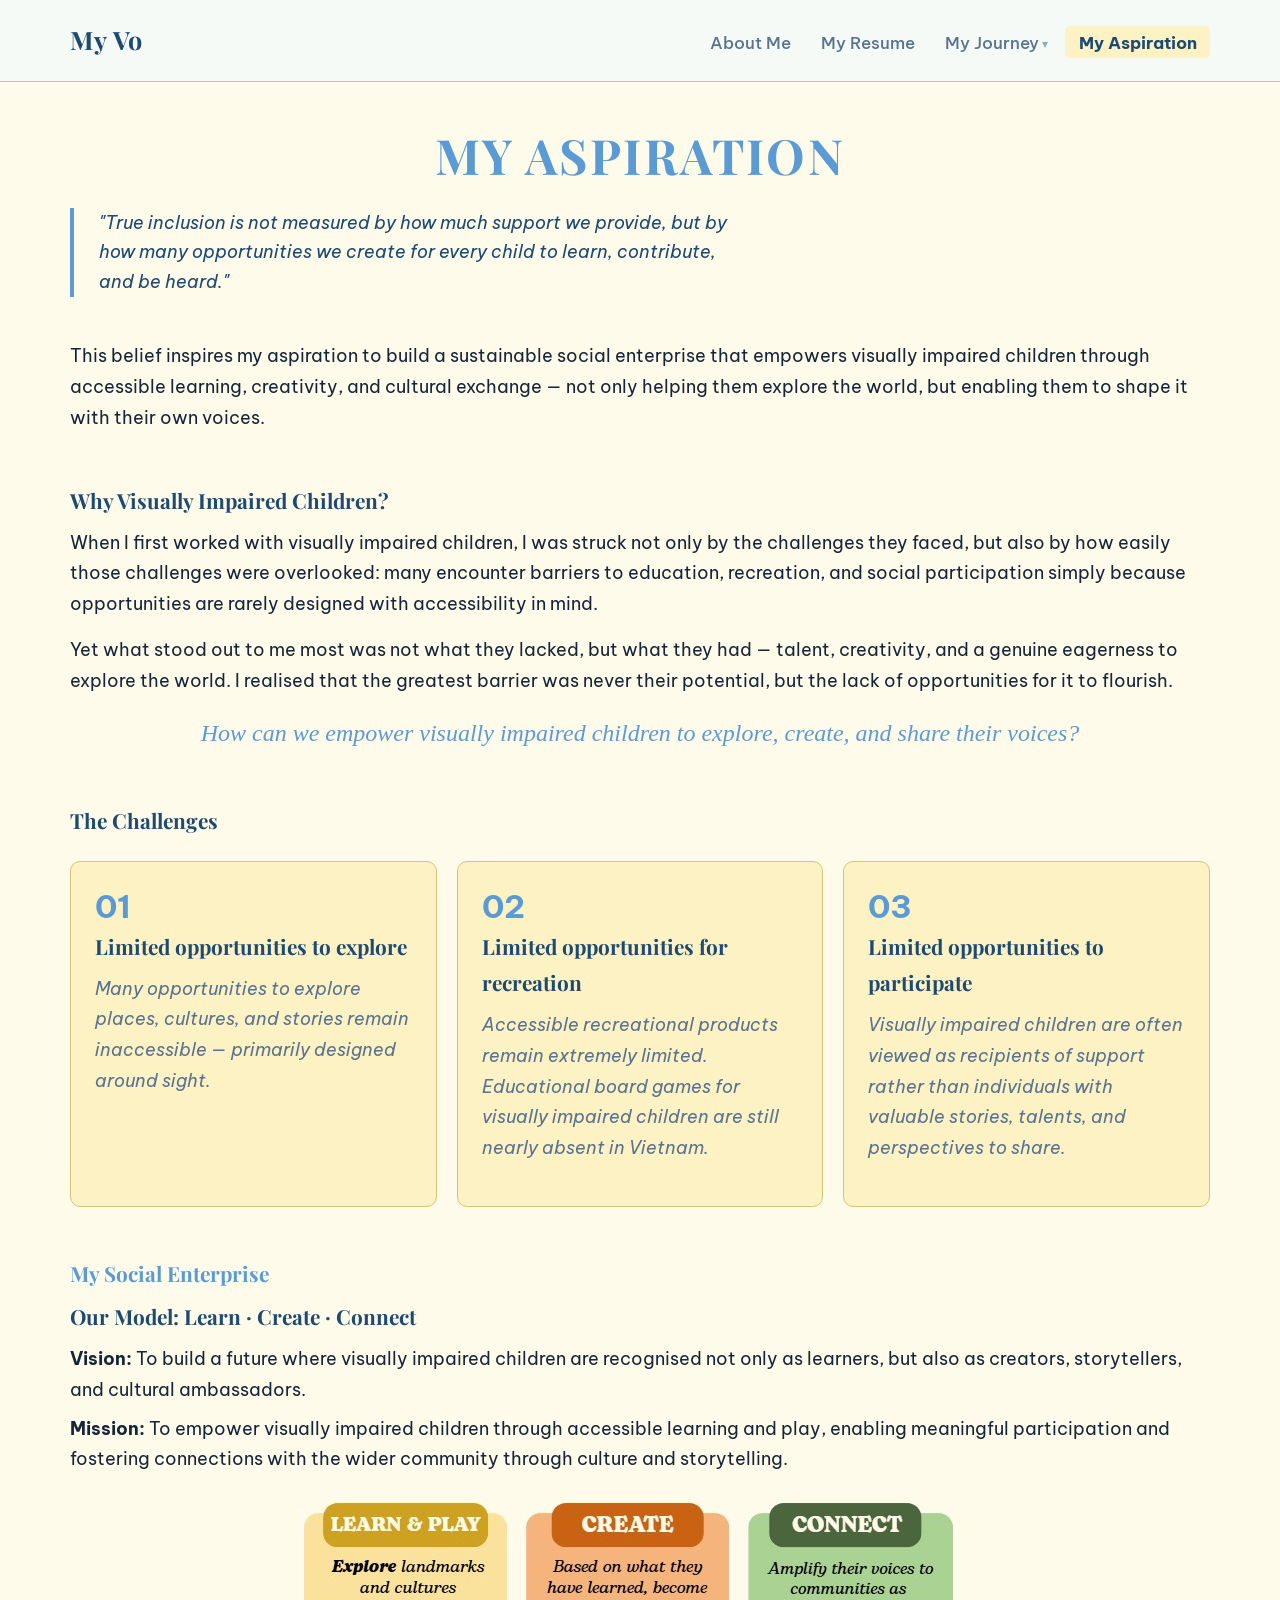
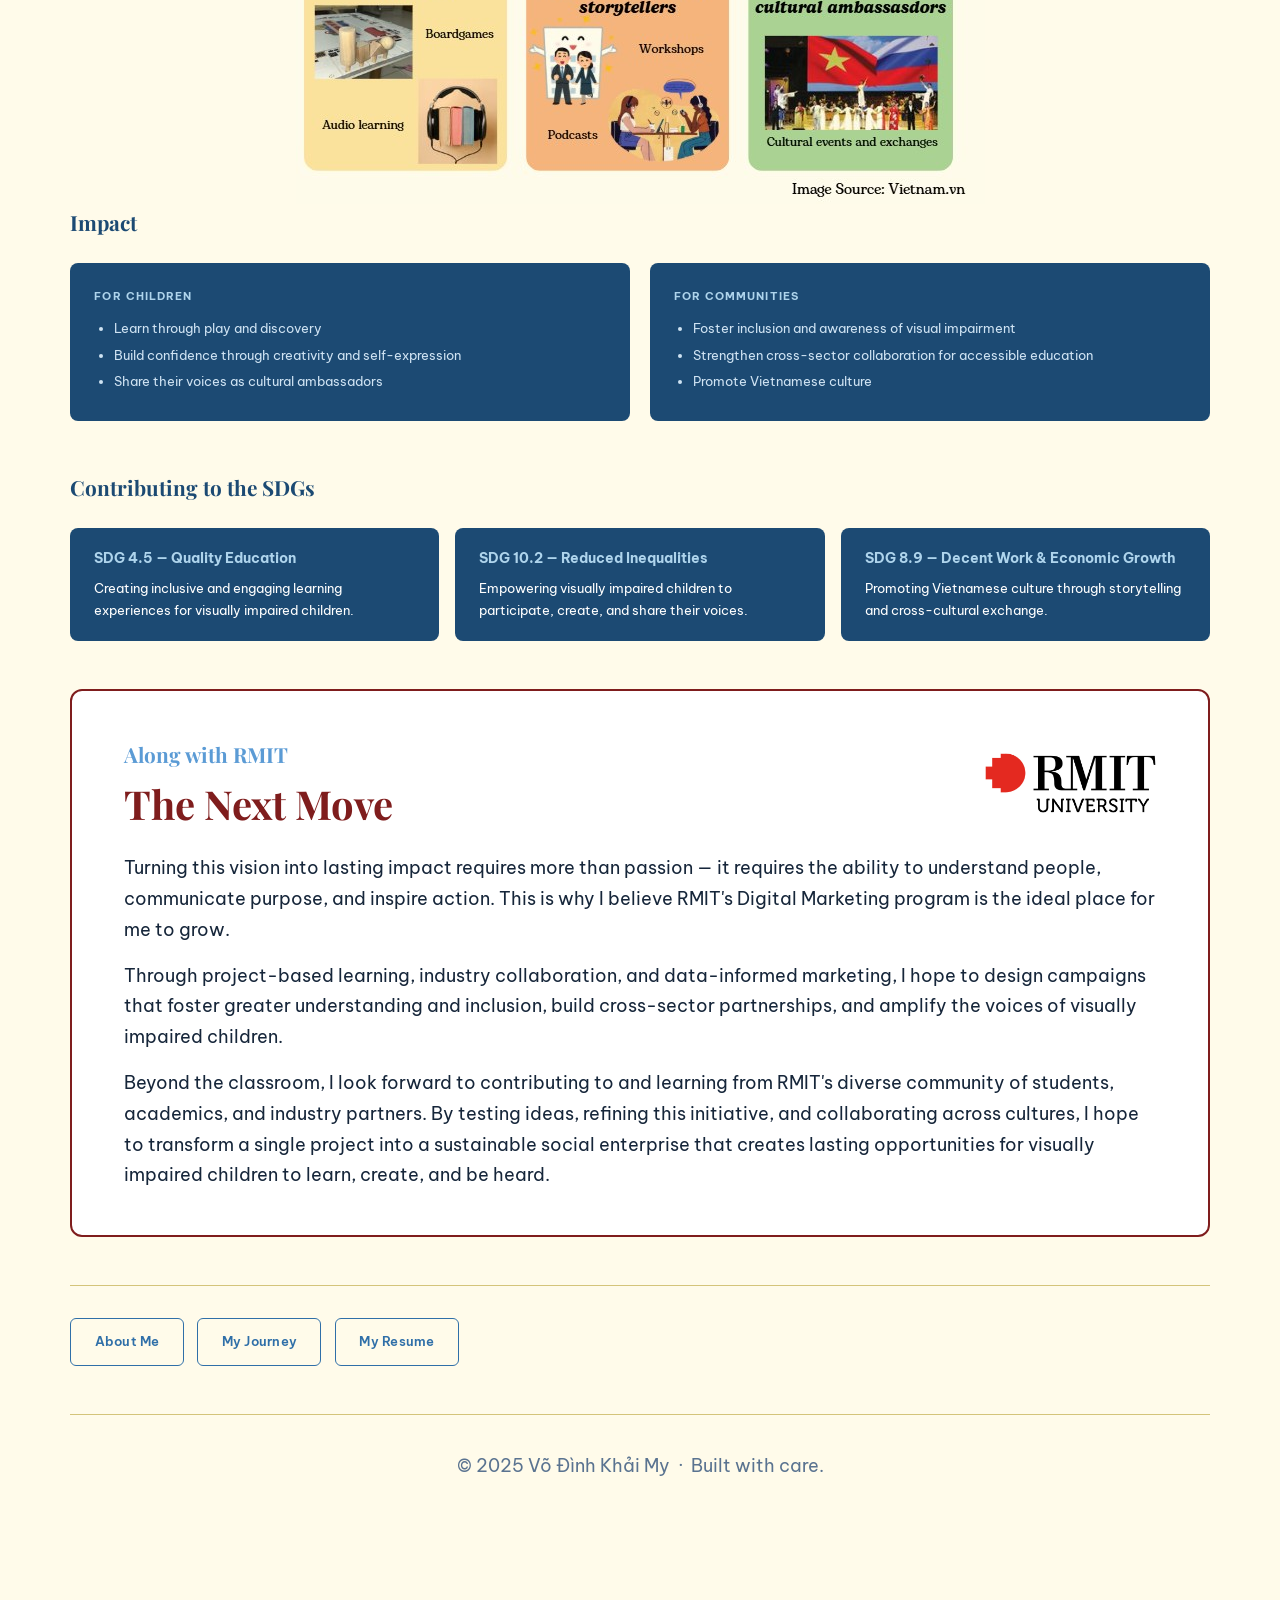
==== commit 1b4388d9: "working version" ====
--- a/aspiration.html
+++ b/aspiration.html
@@ -34,9 +34,8 @@
   </div>
 </nav>
 
-<div class="page">
+<div class="page aspiration-page">
   <span class="label">My Aspiration</span>
-  <h2>My Aspiration</h2>
 
   <p class="asp-quote">
     "True inclusion is not measured by how much support we provide, but by how many
@@ -48,7 +47,7 @@
   cultural exchange — not only helping them explore the world, but enabling them to
   shape it with their own voices.</p>
 
-  <div class="story-block" style="margin-top:3rem;">
+  <div class="story-block fly-in" style="margin-top:3rem;">
     <h3>Why Visually Impaired Children?</h3>
     <p>When I first worked with visually impaired children, I was struck not only by the
     challenges they faced, but also by how easily those challenges were overlooked: many
@@ -57,24 +56,31 @@
     <p>Yet what stood out to me most was not what they lacked, but what they had — talent,
     creativity, and a genuine eagerness to explore the world. I realised that the greatest
     barrier was never their potential, but the lack of opportunities for it to flourish.</p>
-    <p><strong>How can we empower visually impaired children to explore, create, and share
-    their voices?</strong></p>
+    <p style="font-size:1.5rem; font-style:italic; text-align:center; font-family:'Playfair Display',serif; color:var(--green-mid);">How can we empower visually impaired children to explore, create, and share their voices?</p>
   </div>
 
-  <div class="story-block">
+  <div class="story-block fly-in-right">
     <h3>The Challenges</h3>
-    <p><strong>01. Limited opportunities to explore</strong><br>
-    Many opportunities to explore places, cultures, and stories remain inaccessible —
-    primarily designed around sight.</p>
-    <p><strong>02. Limited opportunities for recreation</strong><br>
-    Accessible recreational products remain extremely limited. Educational board games for
-    visually impaired children are still nearly absent in Vietnam.</p>
-    <p><strong>03. Limited opportunities to participate</strong><br>
-    Visually impaired children are often viewed as recipients of support rather than
-    individuals with valuable stories, talents, and perspectives to share.</p>
+    <div class="model-cards">
+      <div class="model-card">
+        <div class="model-num">01</div>
+        <h3>Limited opportunities to explore</h3>
+        <p class="model-sub">Many opportunities to explore places, cultures, and stories remain inaccessible — primarily designed around sight.</p>
+      </div>
+      <div class="model-card">
+        <div class="model-num">02</div>
+        <h3>Limited opportunities for recreation</h3>
+        <p class="model-sub">Accessible recreational products remain extremely limited. Educational board games for visually impaired children are still nearly absent in Vietnam.</p>
+      </div>
+      <div class="model-card">
+        <div class="model-num">03</div>
+        <h3>Limited opportunities to participate</h3>
+        <p class="model-sub">Visually impaired children are often viewed as recipients of support rather than individuals with valuable stories, talents, and perspectives to share.</p>
+      </div>
+    </div>
   </div>
 
-  <div class="story-block">
+  <div class="story-block fly-in">
     <span class="label">My Social Enterprise</span>
     <h3>Our Model: Learn · Create · Connect</h3>
     <p style="margin-bottom:.5rem;"><strong>Vision:</strong> To build a future where visually
@@ -84,40 +90,9 @@
     learning and play, enabling meaningful participation and fostering connections with the
     wider community through culture and storytelling.</p>
 
-    <div class="model-cards">
-      <div class="model-card">
-        <div class="model-num">01</div>
-        <h3>Learn &amp; Play</h3>
-        <p class="model-sub">Exploring the world through inclusive and engaging experiences</p>
-        <ul class="bullets">
-          <li>Educational boardgames</li>
-          <li>Audio learning resources</li>
-          <li>Cultural exploration workshops</li>
-        </ul>
-      </div>
-      <div class="model-card">
-        <div class="model-num">02</div>
-        <h3>Create</h3>
-        <p class="model-sub">Transforming learners into creators</p>
-        <ul class="bullets">
-          <li>Storytelling workshops</li>
-          <li>Podcasts &amp; digital content</li>
-        </ul>
-      </div>
-      <div class="model-card">
-        <div class="model-num">03</div>
-        <h3>Connect</h3>
-        <p class="model-sub">Amplifying voices through community connections</p>
-        <ul class="bullets">
-          <li>Cultural exchange events with international students</li>
-          <li>Showcases of children's stories and creative work</li>
-          <li>Youth cultural ambassador opportunities</li>
-        </ul>
-      </div>
-    </div>
-  </div>
+    <img src="images/3Pillar.jpg" alt="Three pillar" style="display:block; margin:0 auto; mix-blend-mode:multiply;">
 
-  <div class="story-block">
+  <div class="story-block fly-in-right">
     <h3>Impact</h3>
     <div class="impact-grid">
       <div class="impact-card">
@@ -139,7 +114,7 @@
     </div>
   </div>
 
-  <div class="story-block">
+  <div class="story-block fly-in">
     <h3>Contributing to the SDGs</h3>
     <div class="sdg-row">
       <div class="sdg-card">
@@ -157,9 +132,14 @@
     </div>
   </div>
 
-  <div class="rmit-box">
-    <span class="label">Along with RMIT</span>
-    <h2>The Next Move</h2>
+  <div class="rmit-box fly-in-up">
+    <div style="display:flex; justify-content:space-between; align-items:center; margin-bottom:1.4rem;">
+      <div>
+        <span class="label" style="margin-bottom:.4rem;">Along with RMIT</span>
+        <h2 style="margin-bottom:0;">The Next Move</h2>
+      </div>
+      <img src="images/RMITlogo.jpg" alt="RMIT logo" style="height:96px; width:auto; display:block;">
+    </div>
     <p>Turning this vision into lasting impact requires more than passion — it requires
     the ability to understand people, communicate purpose, and inspire action. This is why
     I believe RMIT's Digital Marketing program is the ideal place for me to grow.</p>
@@ -188,6 +168,21 @@
 
 <script>
   function toggleNav() { document.getElementById('navLinks').classList.toggle('open'); }
+
+  const observer = new IntersectionObserver((entries) => {
+    entries.forEach(entry => {
+      if (entry.isIntersecting) {
+        const delay = entry.target.dataset.delay || 0;
+        setTimeout(() => entry.target.classList.add('visible'), delay);
+        observer.unobserve(entry.target);
+      }
+    });
+  }, { threshold: 0.1 });
+
+  document.querySelectorAll('.fly-in, .fly-in-right, .fly-in-up').forEach((el, i) => {
+    el.dataset.delay = i * 100;
+    observer.observe(el);
+  });
 </script>
 </body>
 </html>
--- a/style.css
+++ b/style.css
@@ -133,7 +133,7 @@
 
 h1 {
   font-family: 'Playfair Display', serif;
-  font-size: clamp(3rem, 7vw, 5.5rem);
+  font-size: clamp(2.8rem, 7vw, 5.3rem);
   color: var(--green-dark);
   line-height: 1.05;
 }
@@ -197,6 +197,8 @@
   display: flex;
   flex-direction: column;
   justify-content: center;
+  align-items: center;
+  text-align: center;
 }
 
 .hero-eyebrow {
@@ -244,17 +246,17 @@
 }
 
 .hero-photo {
-  width: 100%; max-width: 780px;
-  aspect-ratio: 16/9;
+  width: 100%; max-width: 300px;
+  aspect-ratio: 3/4;
   background: var(--bg-dark);
   border: 2px dashed var(--border);
-  border-radius: 10px;
+  border-radius: 16px 16px 0 0;
   display: flex; align-items: center; justify-content: center;
   color: var(--muted); font-size: .85rem;
   margin-bottom: 2.75rem;
   overflow: hidden;
 }
-.hero-photo img { width: 100%; height: 100%; object-fit: cover; border-radius: 8px; }
+.hero-photo img { width: 100%; height: 100%; object-fit: cover; border-radius: 16px 16px 0 0; }
 
 /* ── JOURNEY ──────────────────────────────────────────── */
 .story-intro {
@@ -376,10 +378,10 @@
 .sdg-card { flex: 1; min-width: 195px; background: var(--green-dark); color: var(--white); border-radius: 8px; padding: 1.2rem 1.5rem; font-size: .8rem; }
 .sdg-card strong { display: block; color: var(--green-light); font-size: .85rem; margin-bottom: .38rem; }
 
-.rmit-box { background: var(--green-dark); color: var(--white); border-radius: 12px; padding: 2.75rem 3.25rem; margin-top: 2.75rem; }
-.rmit-box .label { color: var(--green-light); }
-.rmit-box h2 { color: var(--white); margin-bottom: 1.4rem; }
-.rmit-box p  { color: #cfe3f3; margin-bottom: .95rem; }
+.rmit-box { background: var(--white); border: 2px solid #7f1d1d; border-radius: 12px; padding: 2.75rem 3.25rem; margin-top: 2.75rem; }
+.rmit-box .label { color: #7f1d1d; }
+.rmit-box h2 { color: #7f1d1d; margin-bottom: 1.4rem; }
+.rmit-box p  { color: var(--text); margin-bottom: .95rem; }
 .rmit-box p:last-child { margin-bottom: 0; }
 
 /* ── PIECES NAV (bottom of journey + sub-pages) ──────── */
@@ -422,6 +424,7 @@
 
 /* ── KNIGHT PAGE ───────────────────────────────────────── */
 .knight-page .story-block p { font-size: 1.1rem; }
+.knight-page ul.icon-list li { font-size: 1.1rem; }
 .knight-page .story-block .label {
   font-family: 'Playfair Display', serif;
   font-size: 1.3rem;
@@ -434,6 +437,158 @@
 .knight-page blockquote p { font-size: 1.1rem; }
 .knight-page .insight-box { border-radius: 20px; font-size: 1.1rem; }
 .knight-page .quote-photo .photo-side { flex: 0 0 270px; }
+
+/* ── BISHOP PAGE ───────────────────────────────────────── */
+.bishop-page .story-block p { font-size: 1.1rem; }
+.bishop-page ul.bullets li  { font-size: 1.1rem; }
+.bishop-page .story-block .label {
+  font-family: 'Playfair Display', serif;
+  font-size: 1.3rem;
+  font-weight: 700;
+  color: var(--green-mid);
+  letter-spacing: normal;
+  text-transform: none;
+}
+.bishop-page .event-block h4       { font-size: 1.15rem; }
+.bishop-page .event-block .event-sub { font-size: .95rem; }
+.bishop-page blockquote   { border-radius: 20px; }
+.bishop-page blockquote p { font-size: 1.1rem; }
+.bishop-page .model-card  { padding: .5rem .75rem; }
+
+/* ── ROOK PAGE ─────────────────────────────────────────── */
+.rook-page .story-block p { font-size: 1.1rem; }
+.rook-page ul.bullets li  { font-size: 1.1rem; }
+.rook-page .story-block .label {
+  font-family: 'Playfair Display', serif;
+  font-size: 1.3rem;
+  font-weight: 700;
+  color: var(--green-mid);
+  letter-spacing: normal;
+  text-transform: none;
+}
+.rook-page .event-block h4       { font-size: 1.15rem; }
+.rook-page .event-block .event-sub { font-size: .95rem; }
+.rook-page blockquote   { border-radius: 20px; }
+.rook-page blockquote p { font-size: 1.1rem; }
+.rook-page .stats-row   { justify-content: center; gap: 2rem; align-items: stretch; }
+.rook-page .stat-box    { min-width: 172px; padding: .75rem 1.4rem; border-radius: 12px; text-align: center; }
+.rook-page .stat-label  { font-size: .4rem; }
+.rook-page .stat-value  { font-size: 1.45rem; }
+.rook-page .stat-denom  { font-size: .5rem; }
+
+/* ── INDEX PAGE SECTIONS ───────────────────────────────── */
+.idx-section { width: 100%; padding: 15px 2rem; }
+.idx-section--alt { background: var(--white); }
+.idx-inner { max-width: 900px; margin: 0 auto; }
+
+.idx-label {
+  font-family: 'Playfair Display', serif;
+  font-size: clamp(2rem, 3.8vw, 2.67rem);
+  font-weight: 700;
+  color: var(--green-mid);
+  letter-spacing: normal;
+  text-transform: none;
+  margin-bottom: 1.2rem;
+  display: block;
+}
+.idx-body { font-size: 1.1rem; margin-top: 1rem; }
+
+/* hero inside idx-section */
+.idx-inner .hero { min-height: auto; padding: 0; }
+.idx-inner .hero h1 { margin-bottom: 30px; font-size: 60px; }
+.idx-inner .hero .hero-photo { margin-bottom: -5px; }
+
+.define-row {
+  display: flex;
+  align-items: center;
+  gap: 3rem;
+  margin-top: 2.5rem;
+}
+.define-row--reverse { flex-direction: row-reverse; }
+.define-text { flex: 1; }
+.define-text h3 { font-family: 'Playfair Display', serif; font-size: 1.4rem; color: var(--green-mid); margin-bottom: .6rem; }
+.define-text p { font-size: 1.1rem; color: var(--text); margin: 0; }
+.define-img {
+  flex: 1;
+  aspect-ratio: 4/3;
+  border-radius: 12px;
+  overflow: hidden;
+  background: var(--bg-dark);
+  border: 2px dashed var(--border);
+}
+.define-img img {
+  width: 100%;
+  height: 100%;
+  object-fit: cover;
+  display: block;
+}
+.define-img img[src=""] { display: none; }
+.define-img--tilt-left  { transform: rotate(-4deg); box-shadow: 4px 6px 20px rgba(0,0,0,.12); }
+.define-img--tilt-right { transform: rotate( 4deg); box-shadow: -4px 6px 20px rgba(0,0,0,.12); }
+
+@media (max-width: 640px) {
+  .define-row, .define-row--reverse { flex-direction: column; }
+  .define-img--tilt-left, .define-img--tilt-right { transform: none; }
+}
+
+/* ── INDEX BANNER ──────────────────────────────────────── */
+.index-banner {
+  position: relative;
+  width: 100%;
+  margin-top: 82px;
+  height: 50vh;
+  overflow: hidden;
+  line-height: 0;
+}
+.index-banner-img {
+  width: 100%;
+  height: 100%;
+  display: block;
+  object-fit: fill;
+}
+.index-banner-overlay {
+  position: absolute;
+  inset: 0;
+  background: rgba(0, 0, 0, 0.45);
+  display: flex;
+  align-items: center;
+  justify-content: center;
+  padding: 3rem 2rem;
+}
+.index-banner-quote {
+  font-family: 'Playfair Display', serif;
+  font-size: clamp(1.5rem, 4vw, 2.4rem);
+  font-weight: 700;
+  color: var(--green-mid);
+  text-align: center;
+  max-width: 720px;
+  line-height: 1.5;
+  margin: 0;
+}
+
+/* ── ASPIRATION PAGE ───────────────────────────────────── */
+.aspiration-page > .label {
+  font-family: 'Playfair Display', serif;
+  font-size: clamp(calc(2rem + 14px), 3.8vw, calc(2.67rem + 14px));
+  font-weight: 700;
+  letter-spacing: .05em;
+  text-transform: uppercase;
+  text-align: center;
+  color: var(--green-mid);
+}
+.aspiration-page p               { font-size: 1.1rem; }
+.aspiration-page .story-block p  { font-size: 1.1rem; }
+.aspiration-page .story-block h3 { font-size: 1.3rem; }
+.aspiration-page .story-block .label {
+  font-family: 'Playfair Display', serif;
+  font-size: 1.3rem;
+  font-weight: 700;
+  color: var(--green-mid);
+  letter-spacing: normal;
+  text-transform: none;
+}
+.aspiration-page .asp-quote { font-size: 1.1rem; }
+.aspiration-page .model-sub { font-size: 1.3rem; }
 
 /* ── JOURNEY PAGE — section label headings ────────────── */
 .journey-page .story-block .label,
@@ -645,9 +800,23 @@
   transform: translateX(-48px);
   transition: opacity .6s ease, transform .6s ease;
 }
-.fly-in.visible {
+.fly-in-right {
+  opacity: 0;
+  transform: translateX(48px);
+  transition: opacity .6s ease, transform .6s ease;
+}
+.fly-in.visible, .fly-in-right.visible {
   opacity: 1;
   transform: translateX(0);
+}
+.fly-in-up {
+  opacity: 0;
+  transform: translateY(48px);
+  transition: opacity .6s ease, transform .6s ease;
+}
+.fly-in-up.visible {
+  opacity: 1;
+  transform: translateY(0);
 }
 
 /* ── RESUME PAGE CONTENT SIZING ───────────────────────── */
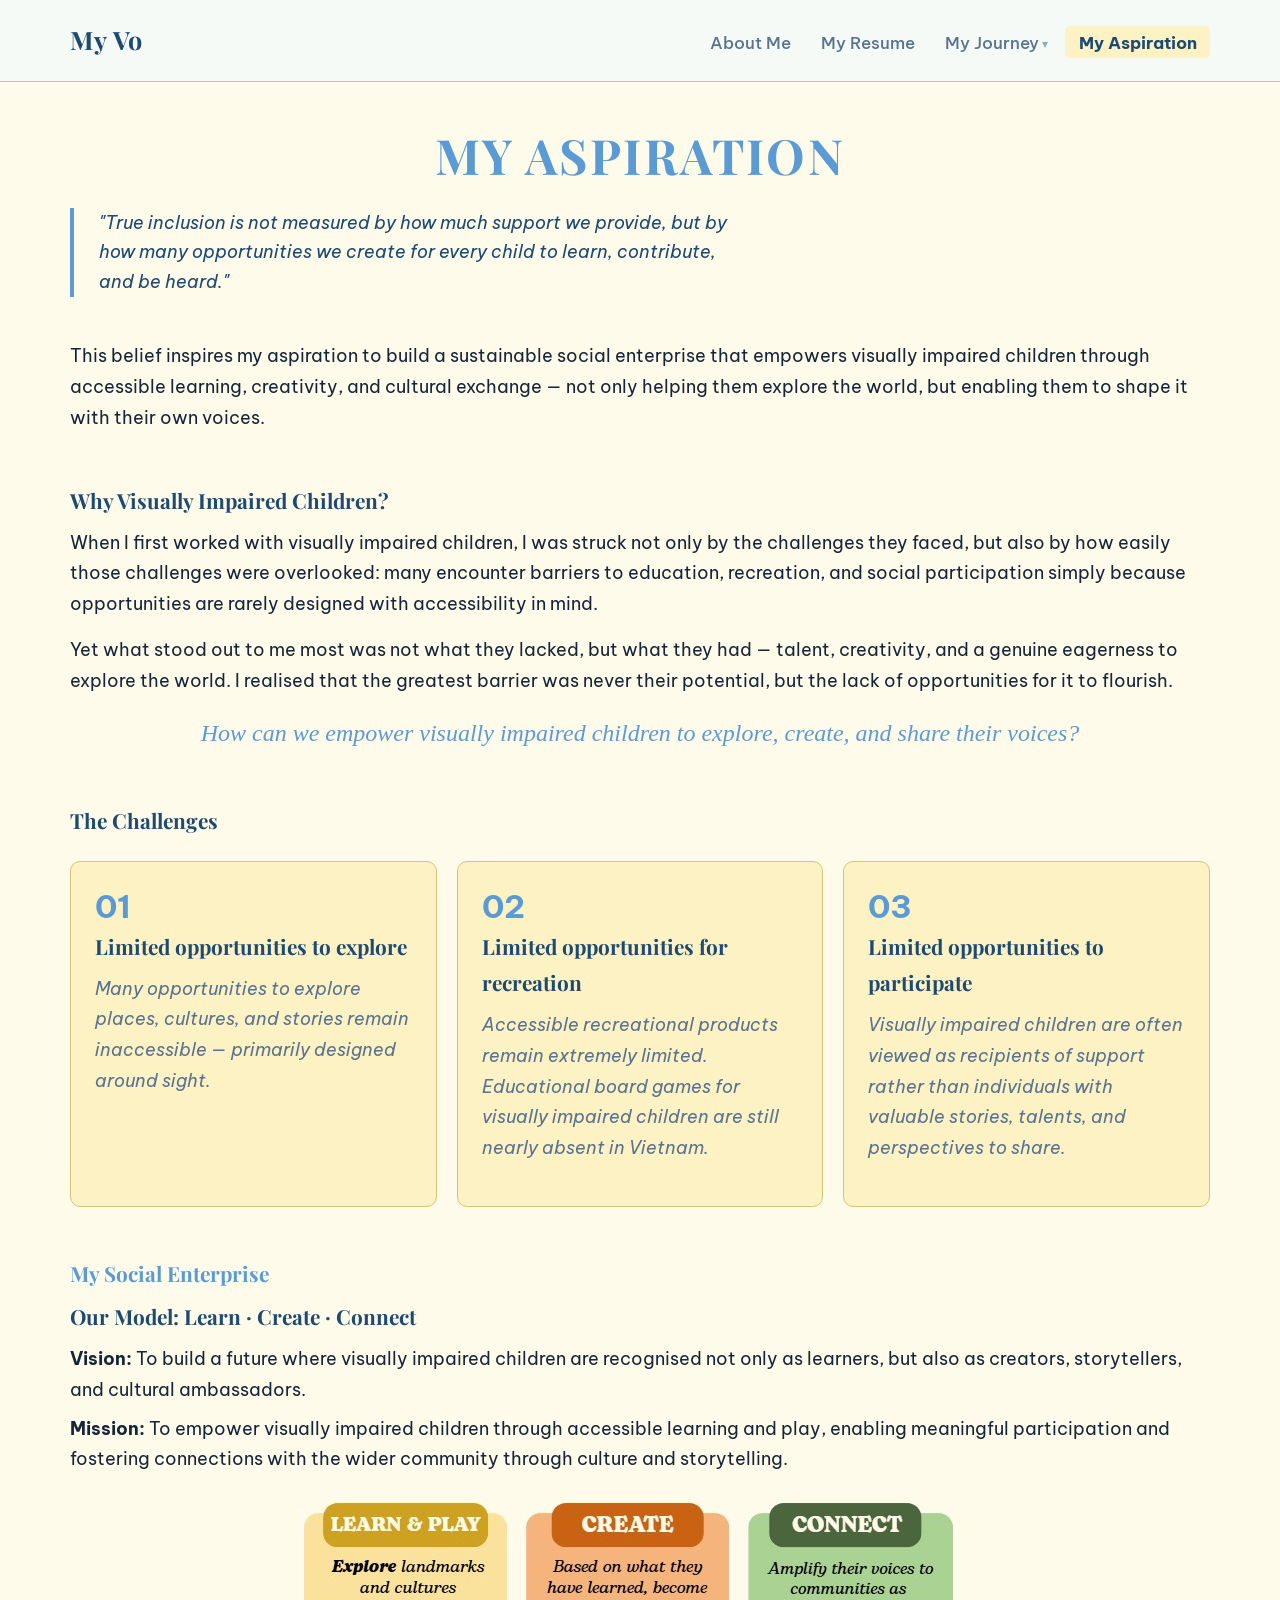
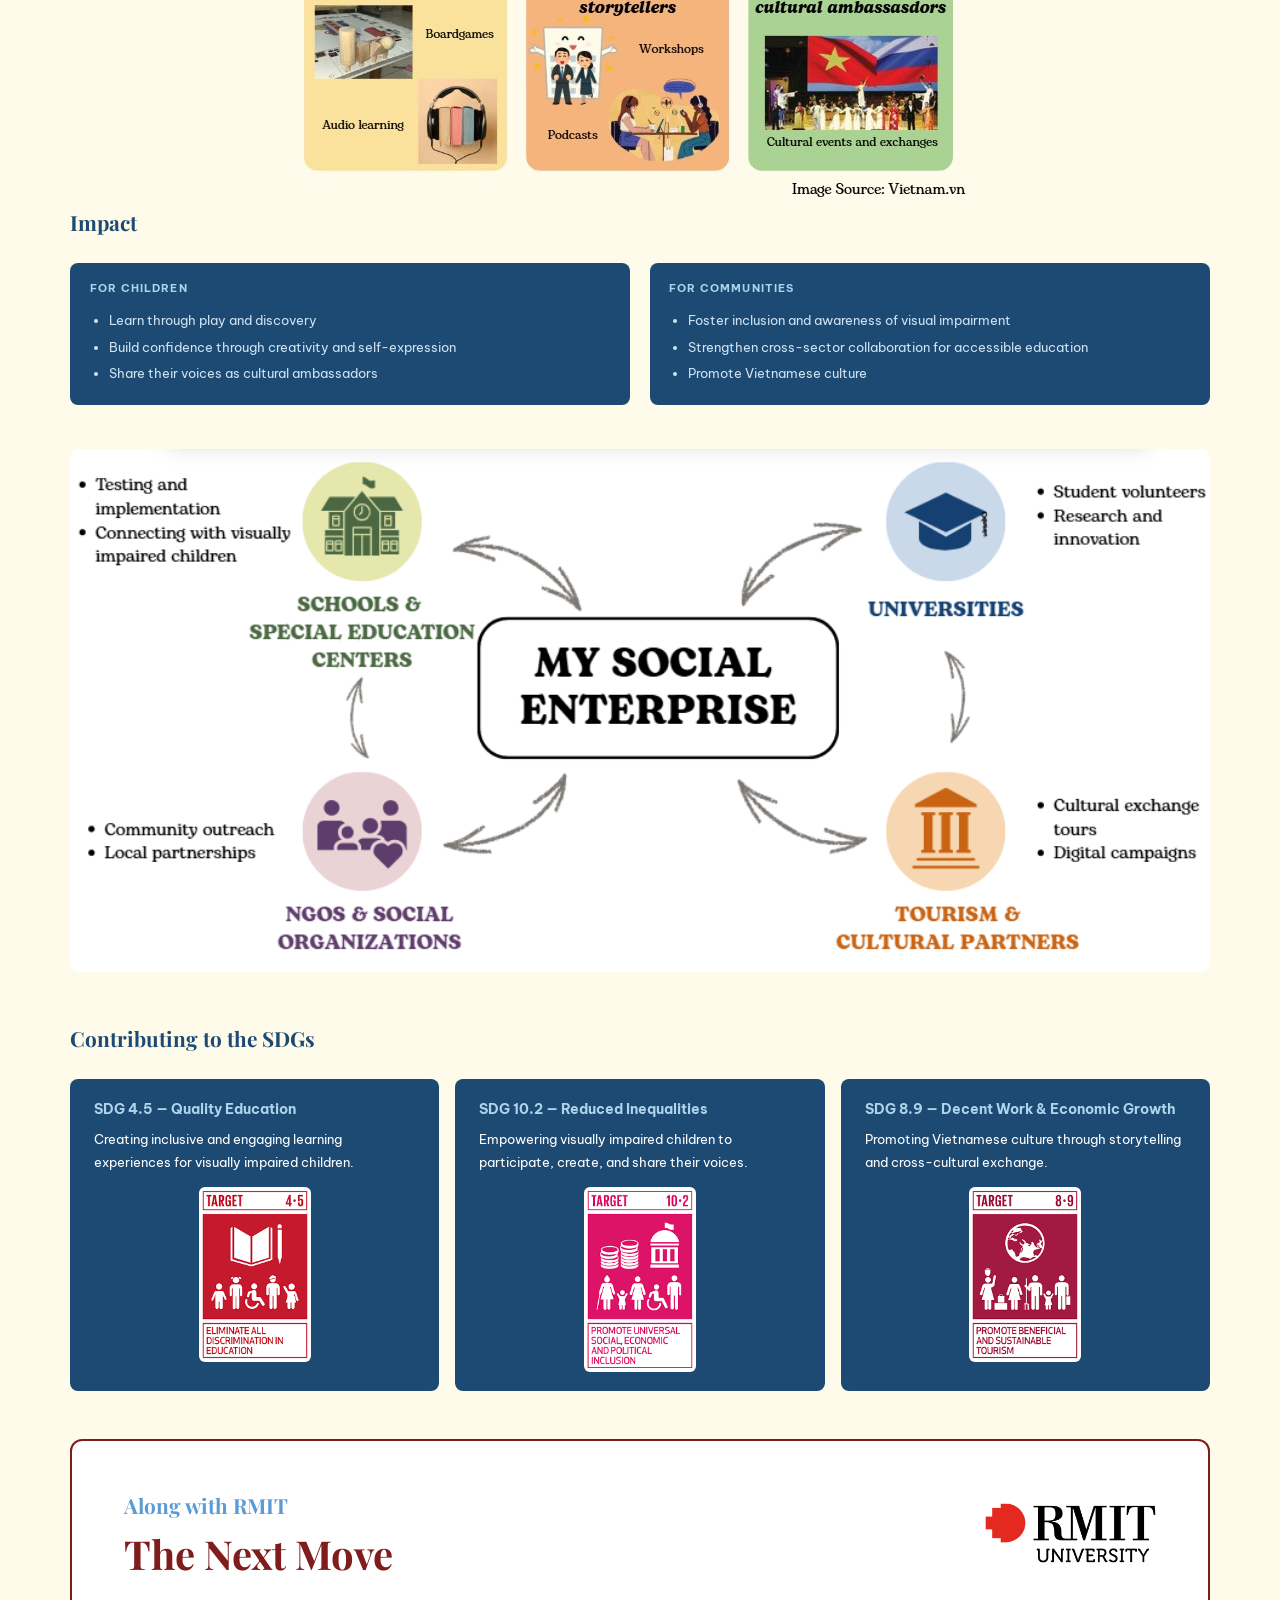
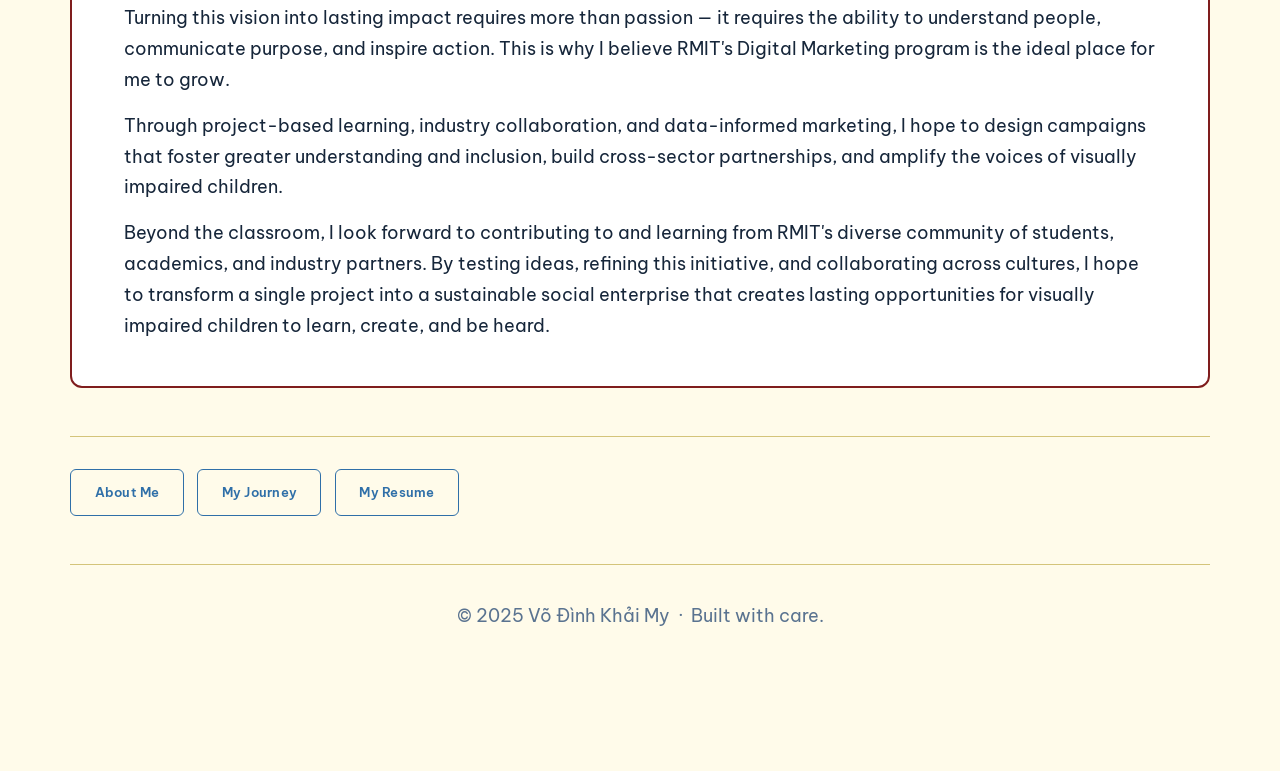
==== commit a9a99b65: "final 2" ====
--- a/aspiration.html
+++ b/aspiration.html
@@ -6,7 +6,7 @@
   <title>My Vo — My Aspiration</title>
   <link rel="preconnect" href="https://fonts.googleapis.com">
   <link href="https://fonts.googleapis.com/css2?family=Be+Vietnam+Pro:ital,wght@0,300;0,400;0,500;0,600;0,700;0,800;1,300;1,400;1,500;1,600&family=Playfair+Display:ital,wght@0,400;0,600;0,700;1,400;1,600&display=swap" rel="stylesheet">
-  <link rel="stylesheet" href="style.css">
+  <link rel="stylesheet" href="style.css?v=2">
 </head>
 <body>
 
@@ -112,6 +112,7 @@
         </ul>
       </div>
     </div>
+    <img src="images/social enterprise.png" alt="My social enterprise" style="width:100%; height:auto; display:block; margin:1.5rem 0 0; border-radius:10px;">
   </div>
 
   <div class="story-block fly-in">
@@ -120,14 +121,17 @@
       <div class="sdg-card">
         <strong>SDG 4.5 — Quality Education</strong>
         Creating inclusive and engaging learning experiences for visually impaired children.
+        <img src="images/SDE 4.png" alt="SDG 4 — Quality Education" style="width:112px; height:auto; display:block; margin:.9rem auto 0; border-radius:6px;">
       </div>
       <div class="sdg-card">
         <strong>SDG 10.2 — Reduced Inequalities</strong>
         Empowering visually impaired children to participate, create, and share their voices.
+        <img src="images/SDE 10.png" alt="SDG 10 — Reduced Inequalities" style="width:112px; height:auto; display:block; margin:.9rem auto 0; border-radius:6px;">
       </div>
       <div class="sdg-card">
         <strong>SDG 8.9 — Decent Work &amp; Economic Growth</strong>
         Promoting Vietnamese culture through storytelling and cross-cultural exchange.
+        <img src="images/SDE 8.png" alt="SDG 8 — Decent Work and Economic Growth" style="width:112px; height:auto; display:block; margin:.9rem auto 0; border-radius:6px;">
       </div>
     </div>
   </div>
@@ -177,12 +181,15 @@
         observer.unobserve(entry.target);
       }
     });
-  }, { threshold: 0.1 });
+  }, { threshold: 0 });
 
-  document.querySelectorAll('.fly-in, .fly-in-right, .fly-in-up').forEach((el, i) => {
-    el.dataset.delay = i * 100;
-    observer.observe(el);
-  });
+  const flyEls = document.querySelectorAll('.fly-in, .fly-in-right, .fly-in-up');
+  if ('IntersectionObserver' in window) {
+    flyEls.forEach((el, i) => { el.dataset.delay = i * 100; observer.observe(el); });
+    setTimeout(() => flyEls.forEach(el => el.classList.add('visible')), 3000);
+  } else {
+    flyEls.forEach(el => el.classList.add('visible'));
+  }
 </script>
 </body>
 </html>
--- a/style.css
+++ b/style.css
@@ -211,7 +211,7 @@
 }
 
 .hero-belief {
-  font-size: 1.1rem;
+  font-size: 1.3rem;
   color: var(--muted);
   max-width: 600px;
   font-style: italic;
@@ -369,7 +369,7 @@
 
 .impact-grid { display: grid; grid-template-columns: 1fr 1fr; gap: 1.2rem; margin: 1.4rem 0 2.75rem; }
 
-.impact-card { background: var(--green-dark); color: var(--white); border-radius: 8px; padding: 1.5rem; }
+.impact-card { background: var(--green-dark); color: var(--white); border-radius: 8px; padding: 1rem 1.2rem; }
 .impact-card h4 { font-size: .68rem; letter-spacing: .1em; text-transform: uppercase; color: var(--green-light); margin-bottom: .7rem; }
 .impact-card ul { list-style: disc; padding-left: 1.2rem; }
 .impact-card li { font-size: .82rem; margin-bottom: .22rem; color: #cfe3f3; }
@@ -402,6 +402,7 @@
 .journey-page .story-block p { font-size: 1.1rem; }
 
 /* ── PAWN PAGE ────────────────────────────────────────── */
+.pawn-page .story-img-side { aspect-ratio: 4/3; flex: 0 0 45%; }
 .pawn-page .story-block p { font-size: 1.1rem; }
 .pawn-page blockquote     { border-radius: 20px; }
 .pawn-page blockquote p   { font-size: 1.1rem; }
@@ -421,6 +422,93 @@
 .pawn-page .stat-label  { font-size: 1.36rem; }
 .pawn-page .stat-value  { font-size: 2.74rem; }
 .pawn-page .stat-denom  { font-size: 1.49rem; }
+
+/* ── CERTIFICATE BUTTON ────────────────────────────────── */
+.cert-btn {
+  display: inline-flex;
+  align-items: center;
+  gap: .45rem;
+  margin-top: 1.1rem;
+  padding: .5rem 1.2rem;
+  font-family: 'Be Vietnam Pro', sans-serif;
+  font-size: .9rem;
+  font-weight: 600;
+  color: var(--green-dark);
+  background: transparent;
+  border: 1.5px solid var(--green-mid);
+  border-radius: 999px;
+  cursor: pointer;
+  transition: background .18s, color .18s;
+}
+.cert-btn::before { content: '📄'; font-size: .95rem; }
+.cert-btn:hover { background: var(--green-mid); color: var(--white); }
+
+/* Light variant for cert buttons on dark cards */
+.timeline-card .cert-btn {
+  color: var(--white);
+  border-color: rgba(255, 255, 255, 0.6);
+}
+.timeline-card .cert-btn:hover {
+  background: rgba(255, 255, 255, 0.15);
+  color: var(--white);
+}
+
+/* ── LIGHTBOX MODAL ────────────────────────────────────── */
+.lightbox-overlay {
+  display: none;
+  position: fixed; inset: 0;
+  z-index: 999;
+  background: rgba(16, 26, 38, 0.88);
+  align-items: center;
+  justify-content: center;
+  padding: 2rem;
+}
+.lightbox-overlay.open { display: flex; }
+.lightbox-inner {
+  position: relative;
+  max-width: 860px;
+  width: 100%;
+  text-align: center;
+}
+.lightbox-inner img {
+  max-width: 100%;
+  max-height: 80vh;
+  border-radius: 10px;
+  box-shadow: 0 8px 40px rgba(0,0,0,.5);
+  object-fit: contain;
+}
+#lightboxPdf {
+  width: 100%;
+  height: 80vh;
+  border-radius: 10px;
+  box-shadow: 0 8px 40px rgba(0,0,0,.5);
+}
+.lightbox-caption {
+  color: rgba(255,255,255,.85);
+  font-size: .9rem;
+  margin-bottom: .75rem;
+  font-style: italic;
+}
+.lightbox-close {
+  position: absolute;
+  top: 1.25rem;
+  right: 1.25rem;
+  width: 44px;
+  height: 44px;
+  display: flex;
+  align-items: center;
+  justify-content: center;
+  background: rgba(0, 0, 0, 0.55);
+  border: 1.5px solid rgba(255, 255, 255, 0.5);
+  border-radius: 50%;
+  color: #fff;
+  font-size: 1.3rem;
+  line-height: 1;
+  cursor: pointer;
+  transition: background .15s, transform .15s;
+  z-index: 2;
+}
+.lightbox-close:hover { background: rgba(0, 0, 0, 0.85); transform: scale(1.08); }
 
 /* ── KNIGHT PAGE ───────────────────────────────────────── */
 .knight-page .story-block p { font-size: 1.1rem; }
@@ -476,6 +564,23 @@
 .rook-page .stat-value  { font-size: 1.45rem; }
 .rook-page .stat-denom  { font-size: .5rem; }
 
+/* ── QUEEN PAGE ────────────────────────────────────────── */
+.queen-page .story-block p { font-size: 1.1rem; }
+.queen-page ul.bullets li  { font-size: 1.1rem; }
+.queen-page .story-block .label {
+  font-family: 'Playfair Display', serif;
+  font-size: 1.6675rem;
+  font-weight: 700;
+  color: var(--green-mid);
+  letter-spacing: normal;
+  text-transform: none;
+}
+.queen-page .story-img-side { flex: 0 0 15%; }
+.queen-page .event-block .story-img-side { flex: 0 0 40%; aspect-ratio: 4/3; }
+.queen-page .event-block h4       { font-size: 1.15rem; }
+.queen-page blockquote   { border-radius: 20px; }
+.queen-page blockquote p { font-size: 1.1rem; }
+
 /* ── INDEX PAGE SECTIONS ───────────────────────────────── */
 .idx-section { width: 100%; padding: 15px 2rem; }
 .idx-section--alt { background: var(--white); }
@@ -523,8 +628,8 @@
   display: block;
 }
 .define-img img[src=""] { display: none; }
-.define-img--tilt-left  { transform: rotate(-4deg); box-shadow: 4px 6px 20px rgba(0,0,0,.12); }
-.define-img--tilt-right { transform: rotate( 4deg); box-shadow: -4px 6px 20px rgba(0,0,0,.12); }
+.define-img--tilt-left  { box-shadow: 4px 6px 20px rgba(0,0,0,.12); }
+.define-img--tilt-right { box-shadow: -4px 6px 20px rgba(0,0,0,.12); }
 
 @media (max-width: 640px) {
   .define-row, .define-row--reverse { flex-direction: column; }
@@ -536,7 +641,7 @@
   position: relative;
   width: 100%;
   margin-top: 82px;
-  height: 50vh;
+  height: 65vh;
   overflow: hidden;
   line-height: 0;
 }
@@ -559,12 +664,94 @@
   font-family: 'Playfair Display', serif;
   font-size: clamp(1.5rem, 4vw, 2.4rem);
   font-weight: 700;
-  color: var(--green-mid);
+  color: #e8d48a;
   text-align: center;
   max-width: 720px;
   line-height: 1.5;
   margin: 0;
 }
+
+/* ── STORY IMAGE ROW ──────────────────────────────────── */
+.story-img-row {
+  display: flex;
+  gap: 2rem;
+  align-items: flex-start;
+}
+.story-img-text { flex: 1; }
+.story-img-text p { margin-bottom: .75rem; }
+.story-img-side {
+  flex: 0 0 25%;
+  border-radius: 12px;
+  overflow: hidden;
+  background: var(--bg-dark);
+  border: 2px dashed var(--border);
+  aspect-ratio: 3/4;
+}
+.story-img-side img { width: 100%; height: 100%; object-fit: cover; display: block; }
+.story-img-side img[src=""] { display: none; }
+
+@media (max-width: 640px) {
+  .story-img-row { flex-direction: column; }
+  .story-img-side { flex: 0 0 auto; width: 100%; aspect-ratio: 4/3; }
+}
+
+/* ── CHESS SLIDESHOW ───────────────────────────────────── */
+.chess-slideshow { position: relative; max-width: 80%; margin-left: auto; margin-right: auto; }
+.cs-track-wrap { overflow: hidden; border-radius: 12px; }
+.cs-track {
+  display: flex;
+  transition: transform .45s ease;
+}
+.cs-slide { min-width: 100%; box-sizing: border-box; }
+.cs-pair {
+  display: grid;
+  grid-template-columns: 1fr 1fr;
+  gap: 1.25rem;
+}
+.cs-pair--single { grid-template-columns: 1fr; max-width: 50%; }
+.cs-img-wrap {
+  aspect-ratio: 4/3;
+  background: var(--bg-dark);
+  border-radius: 10px;
+  overflow: hidden;
+  border: 2px dashed var(--border);
+}
+.cs-img-wrap img { width: 100%; height: 100%; object-fit: cover; display: block; }
+.cs-img-wrap img[src=""] { display: none; }
+.cs-caption {
+  text-align: center;
+  font-size: .9rem;
+  color: var(--muted);
+  margin-top: .5rem;
+  font-style: italic;
+}
+.cs-controls {
+  display: flex;
+  align-items: center;
+  justify-content: center;
+  gap: 1.2rem;
+  margin-top: 1rem;
+}
+.cs-btn {
+  background: var(--white);
+  border: 1.5px solid var(--border);
+  border-radius: 50%;
+  width: 36px; height: 36px;
+  font-size: 1.1rem;
+  cursor: pointer;
+  display: flex; align-items: center; justify-content: center;
+  transition: background .2s;
+}
+.cs-btn:hover { background: var(--bg-dark); }
+.cs-dots { display: flex; gap: .5rem; }
+.cs-dot {
+  width: 8px; height: 8px;
+  border-radius: 50%;
+  background: var(--border);
+  cursor: pointer;
+  transition: background .2s;
+}
+.cs-dot.active { background: var(--green-mid); }
 
 /* ── ASPIRATION PAGE ───────────────────────────────────── */
 .aspiration-page > .label {
@@ -817,6 +1004,14 @@
 .fly-in-up.visible {
   opacity: 1;
   transform: translateY(0);
+}
+/* Fail-safe: users with reduced motion (common on phones) see content immediately */
+@media (prefers-reduced-motion: reduce) {
+  .fly-in, .fly-in-right, .fly-in-up {
+    opacity: 1 !important;
+    transform: none !important;
+    transition: none !important;
+  }
 }
 
 /* ── RESUME PAGE CONTENT SIZING ───────────────────────── */
